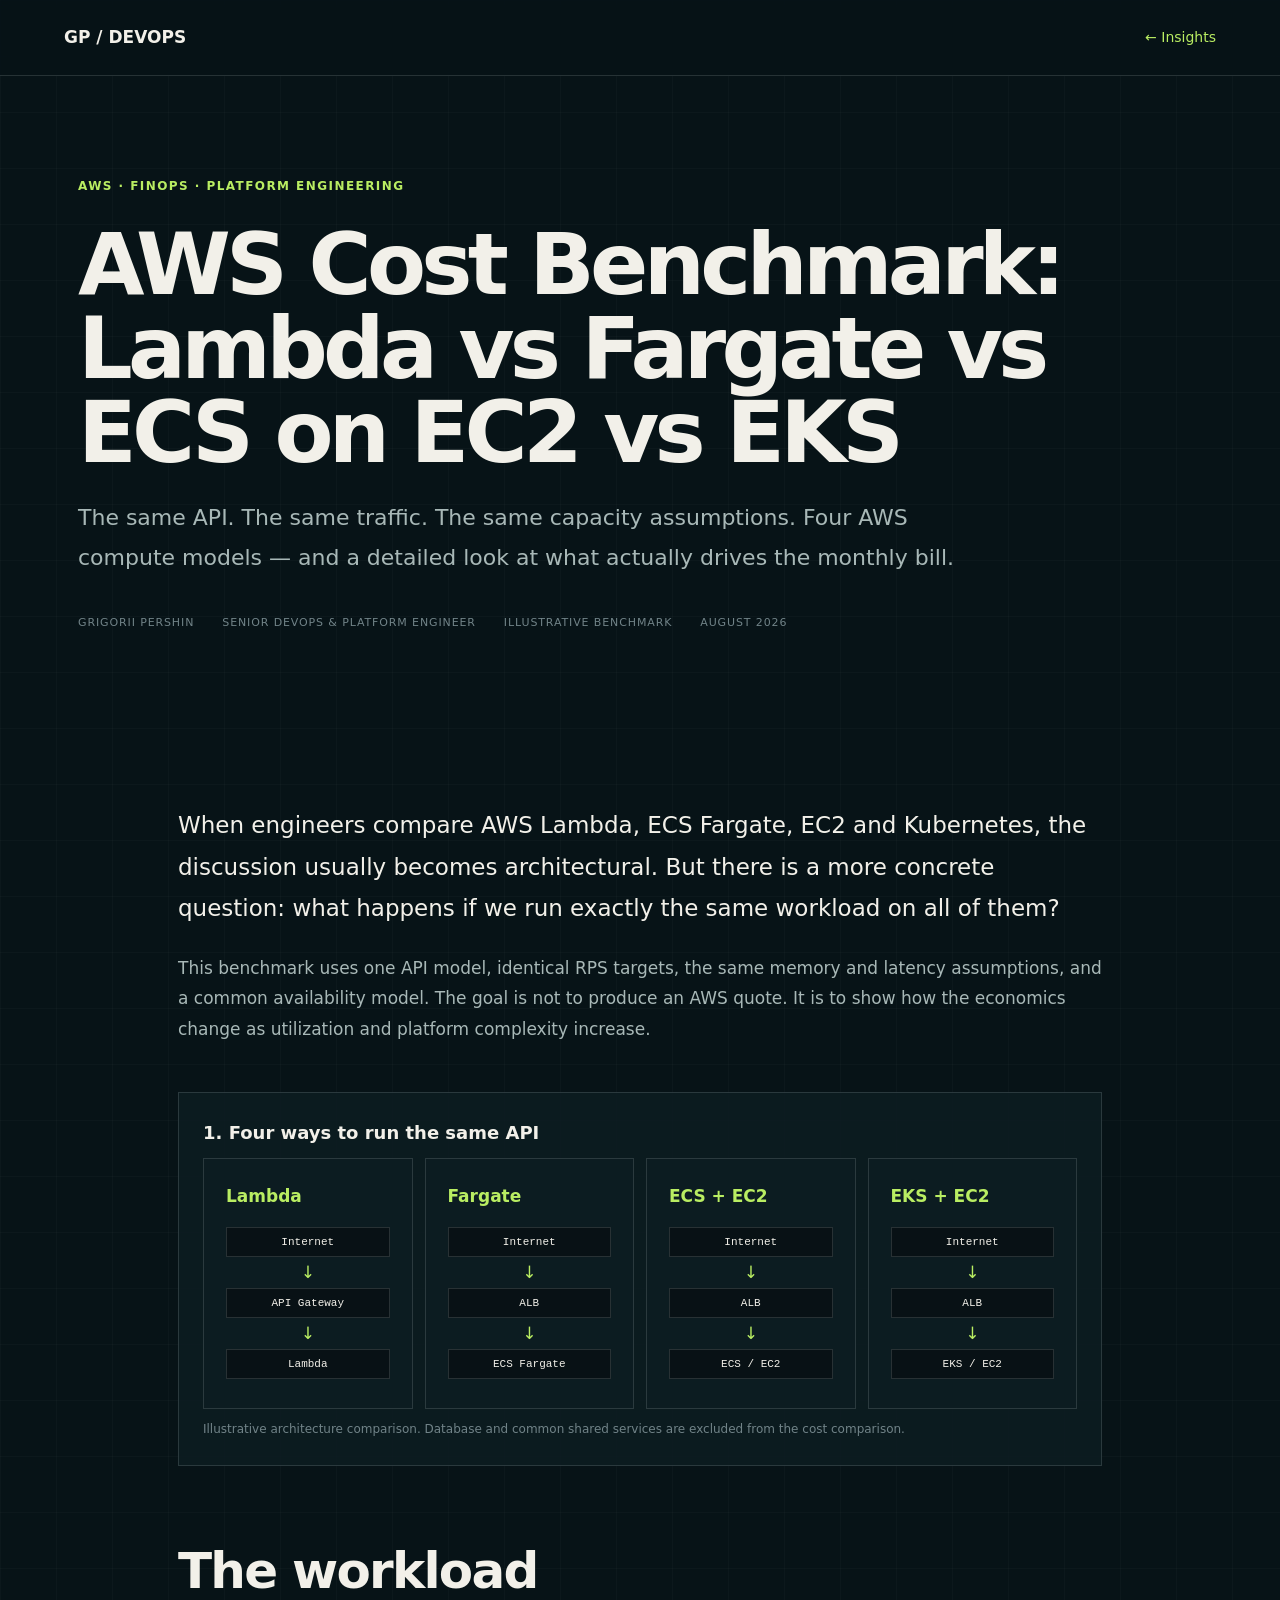
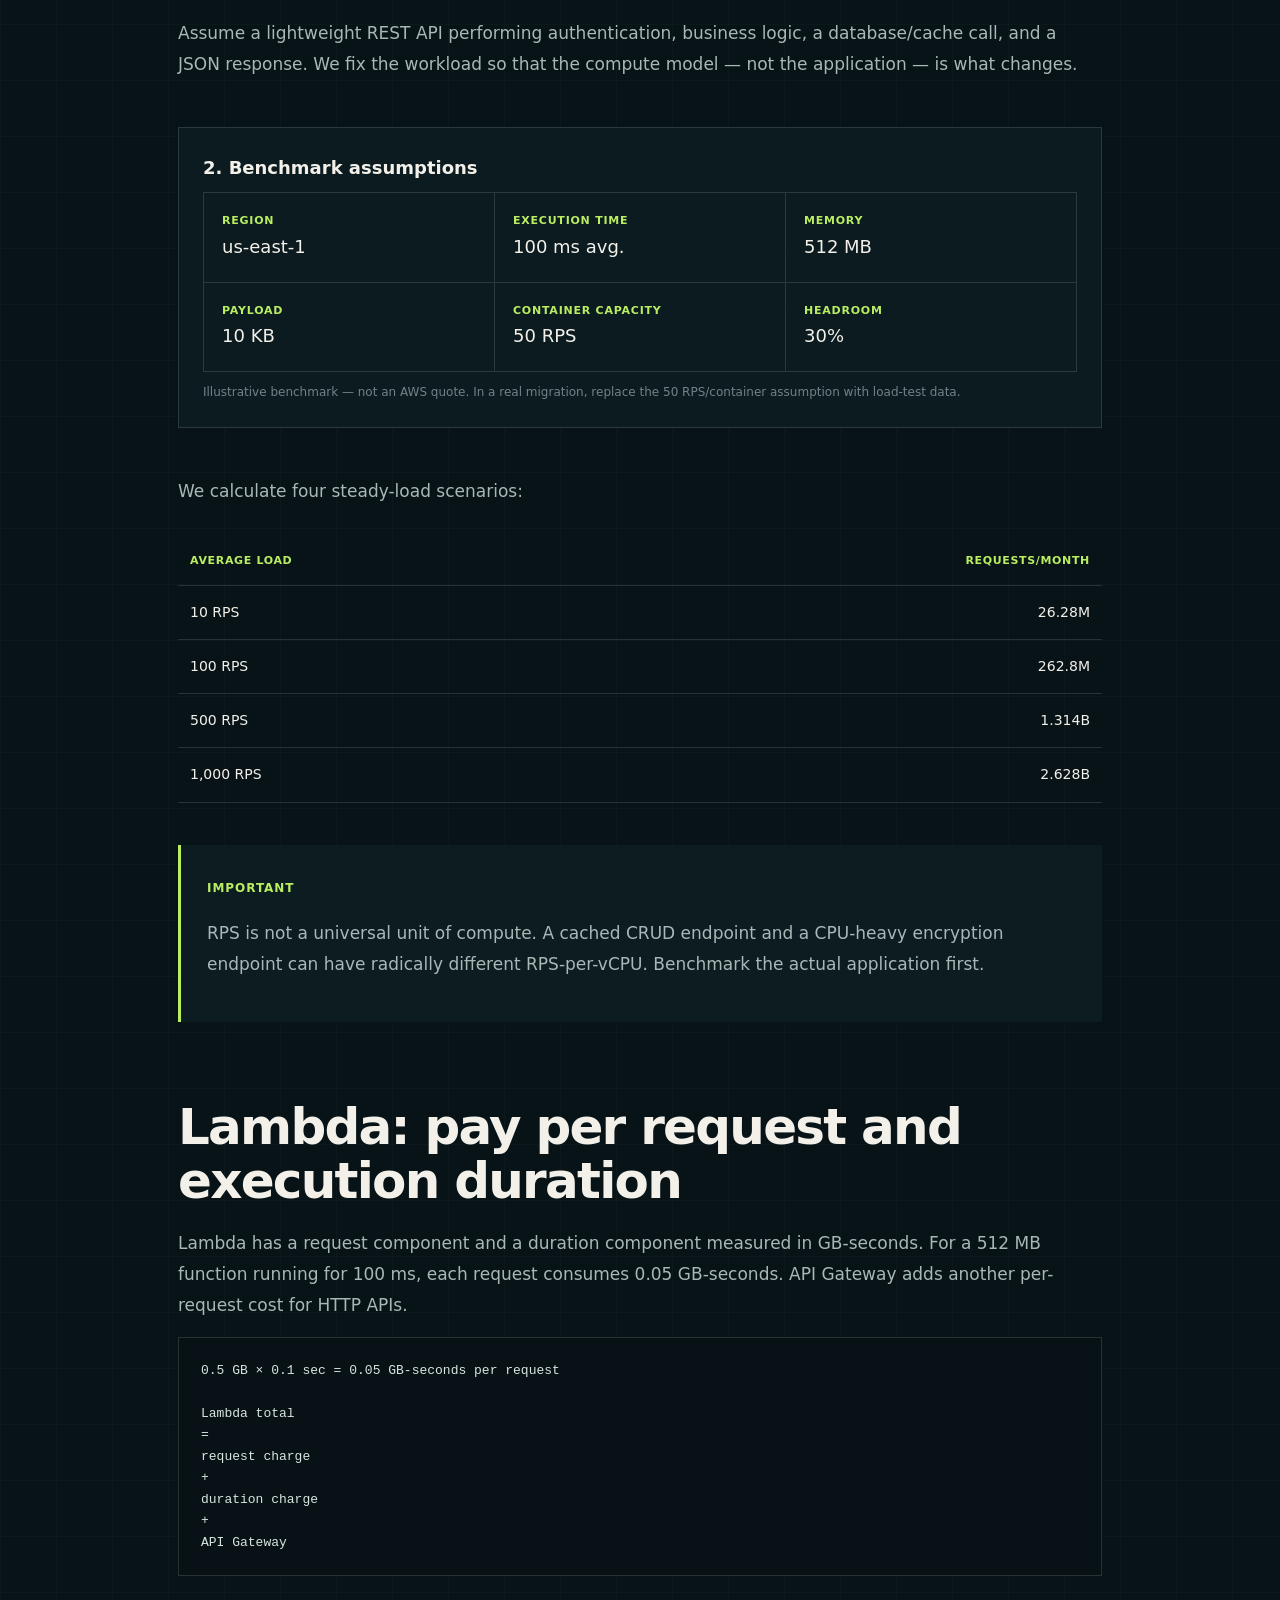
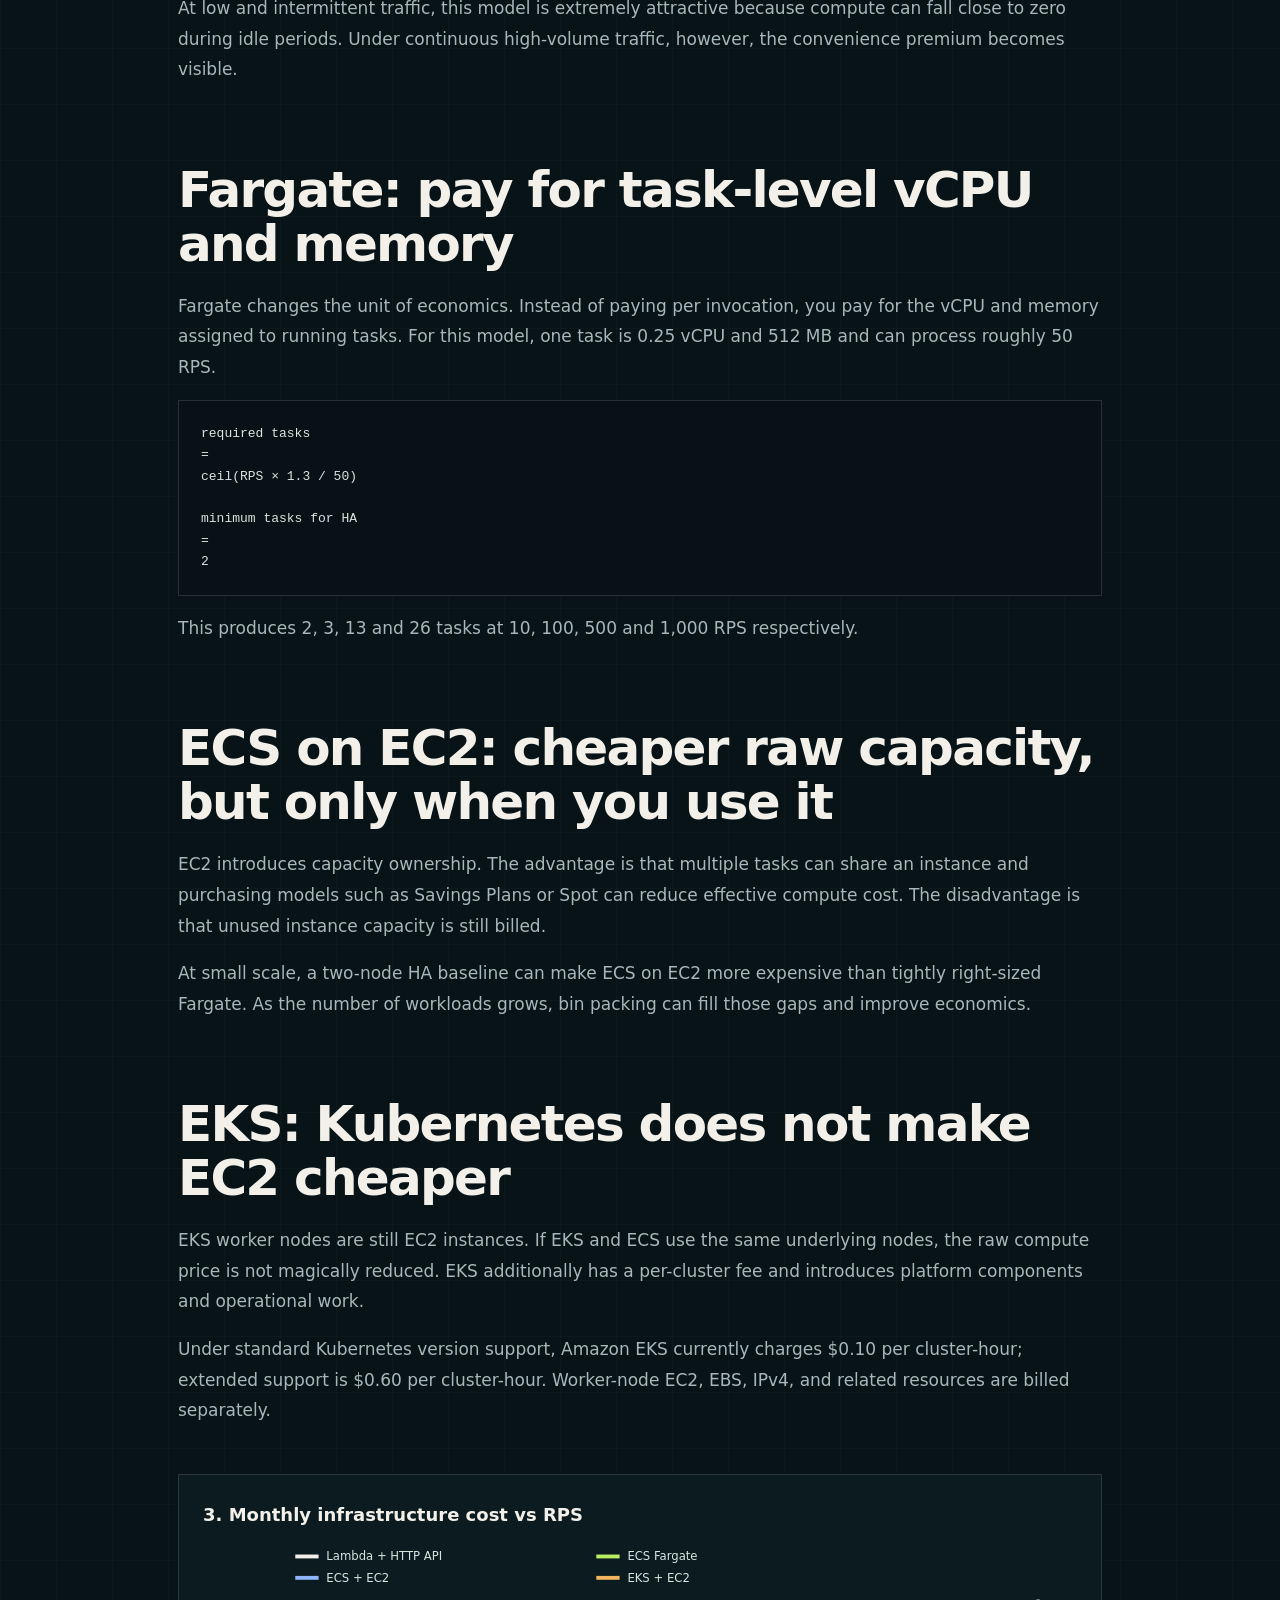
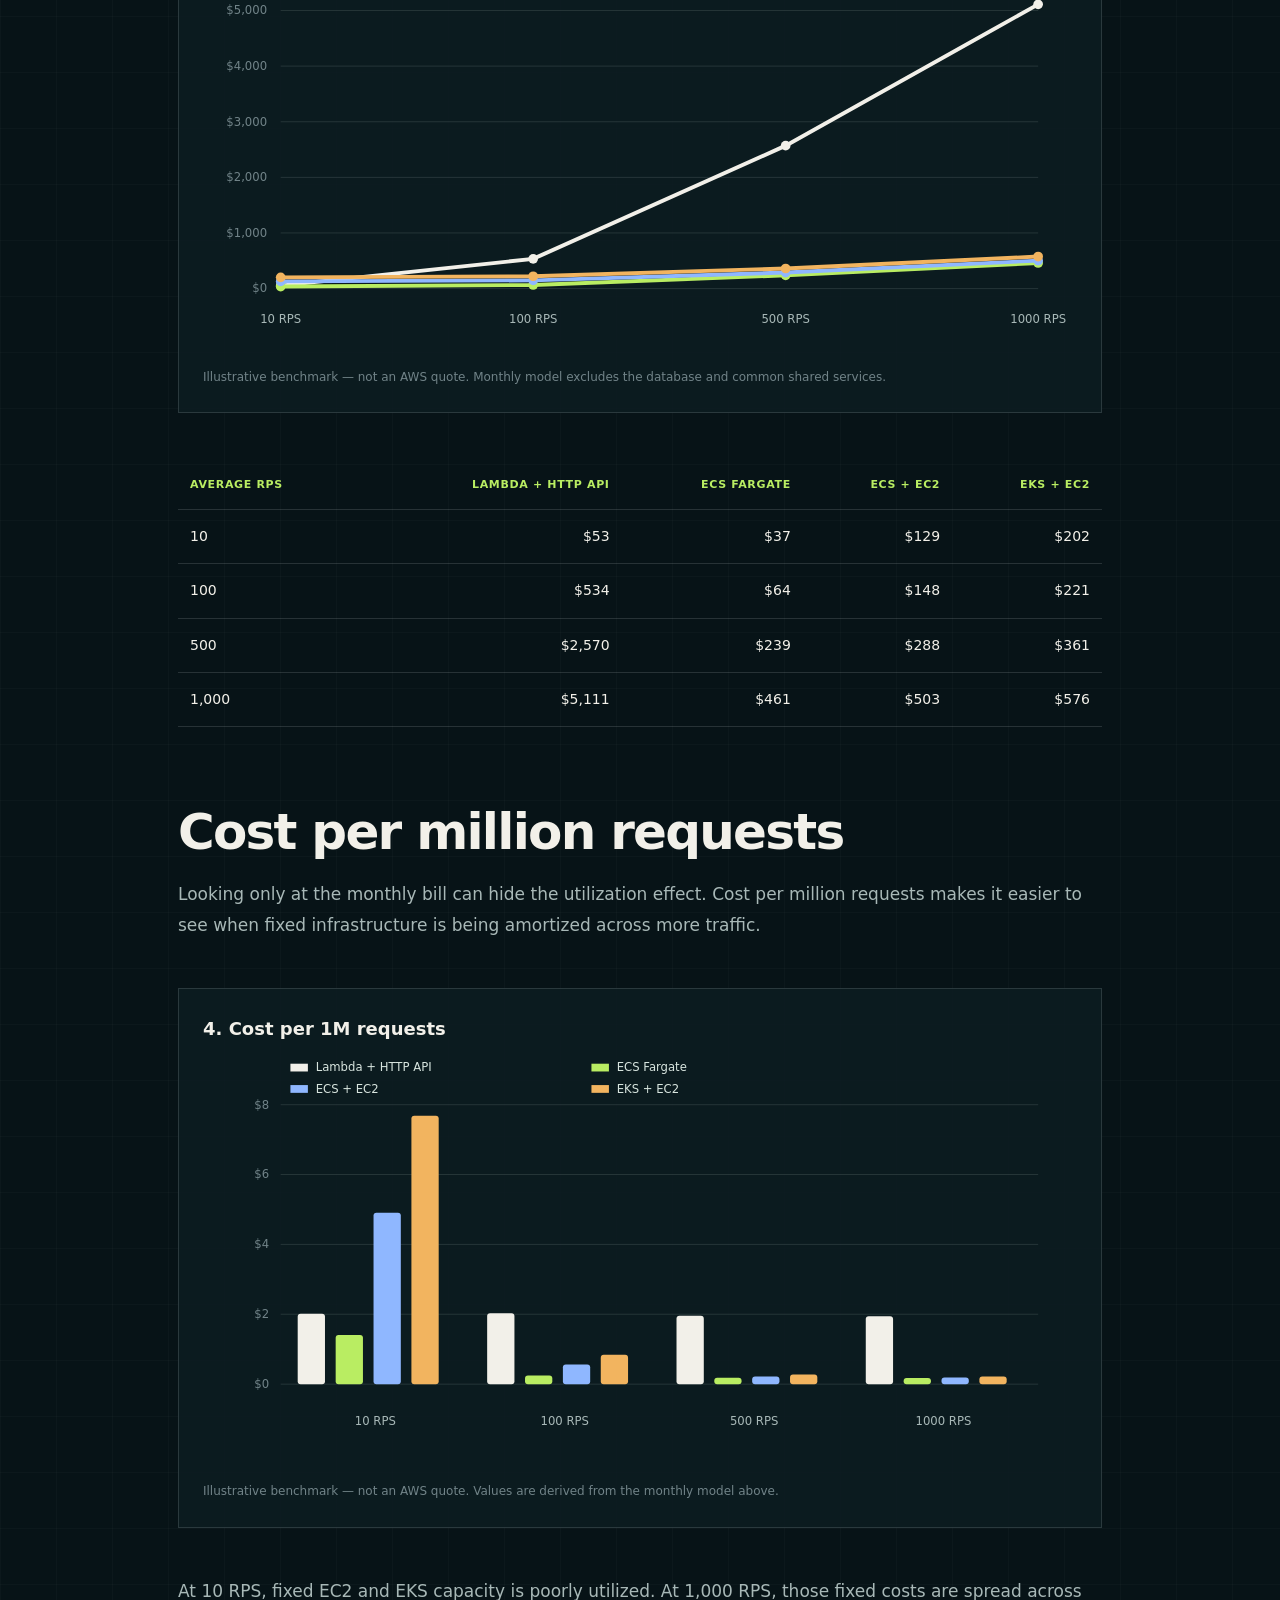
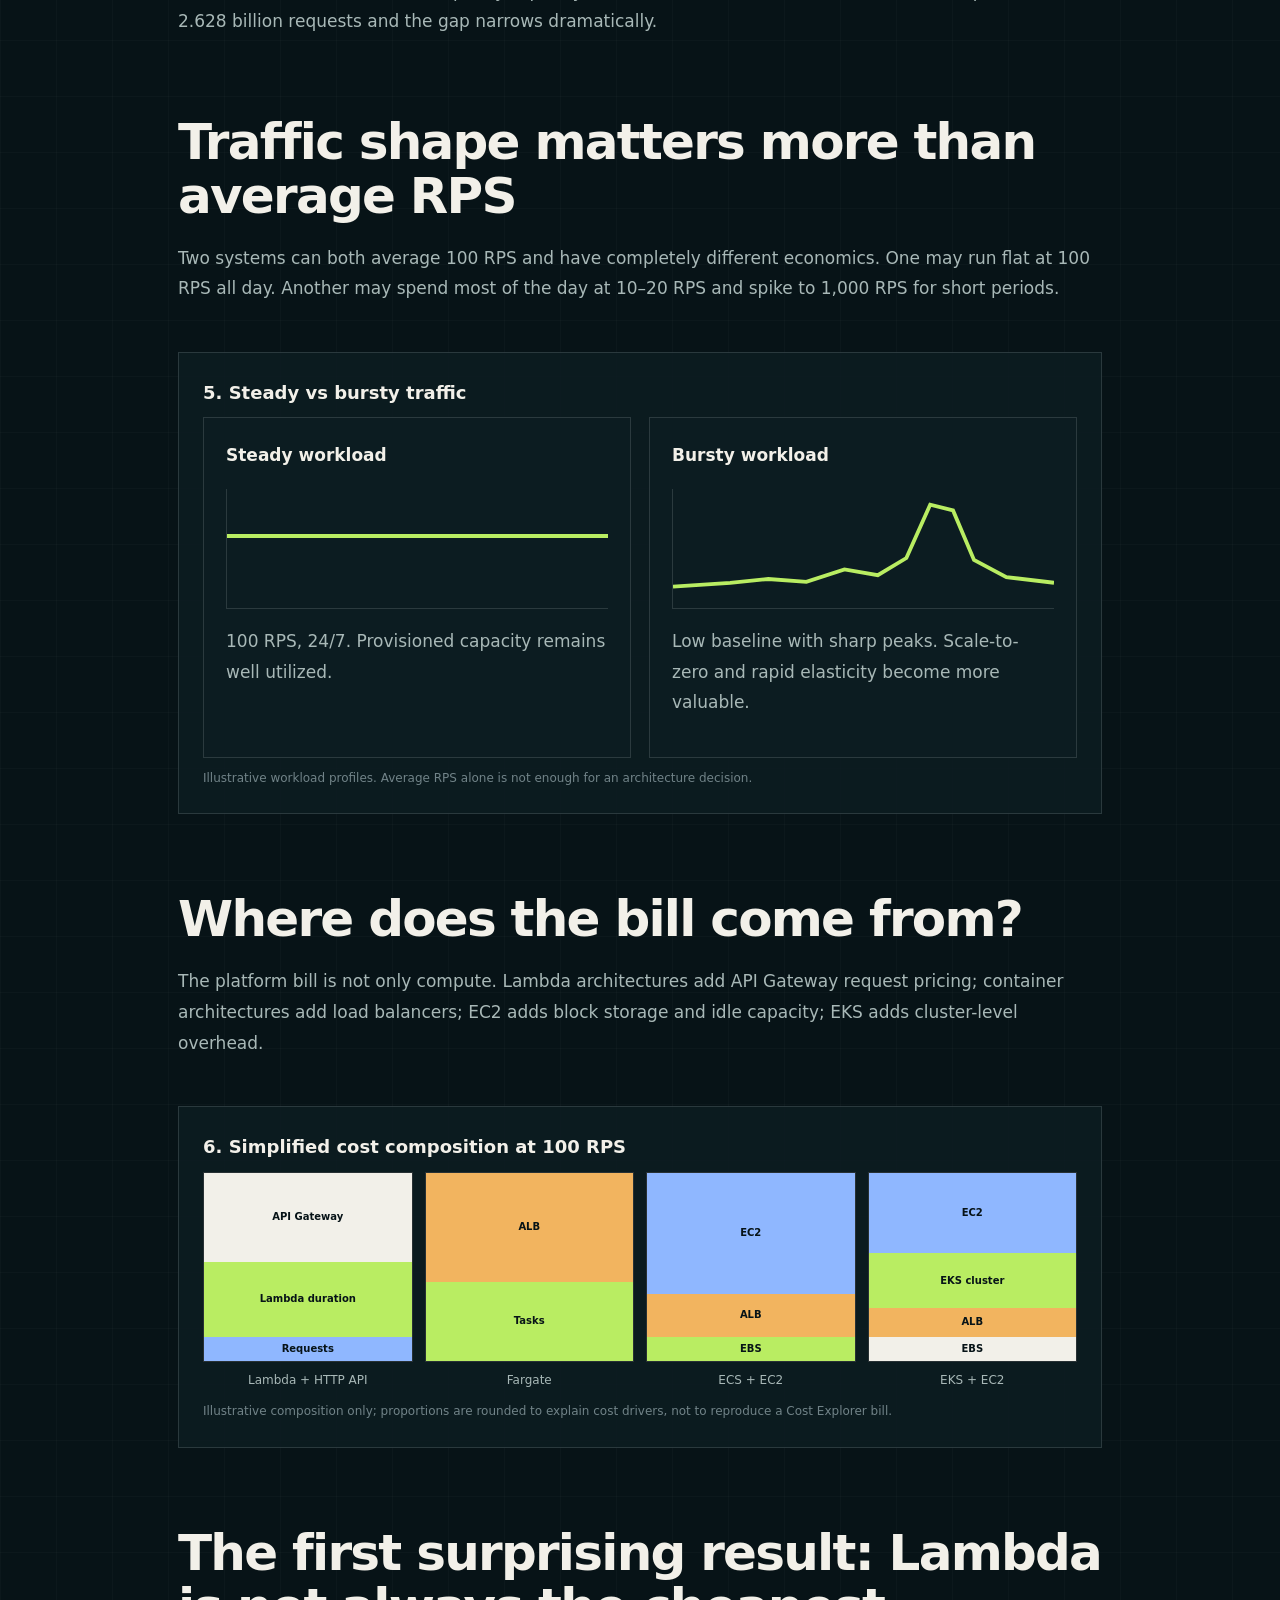
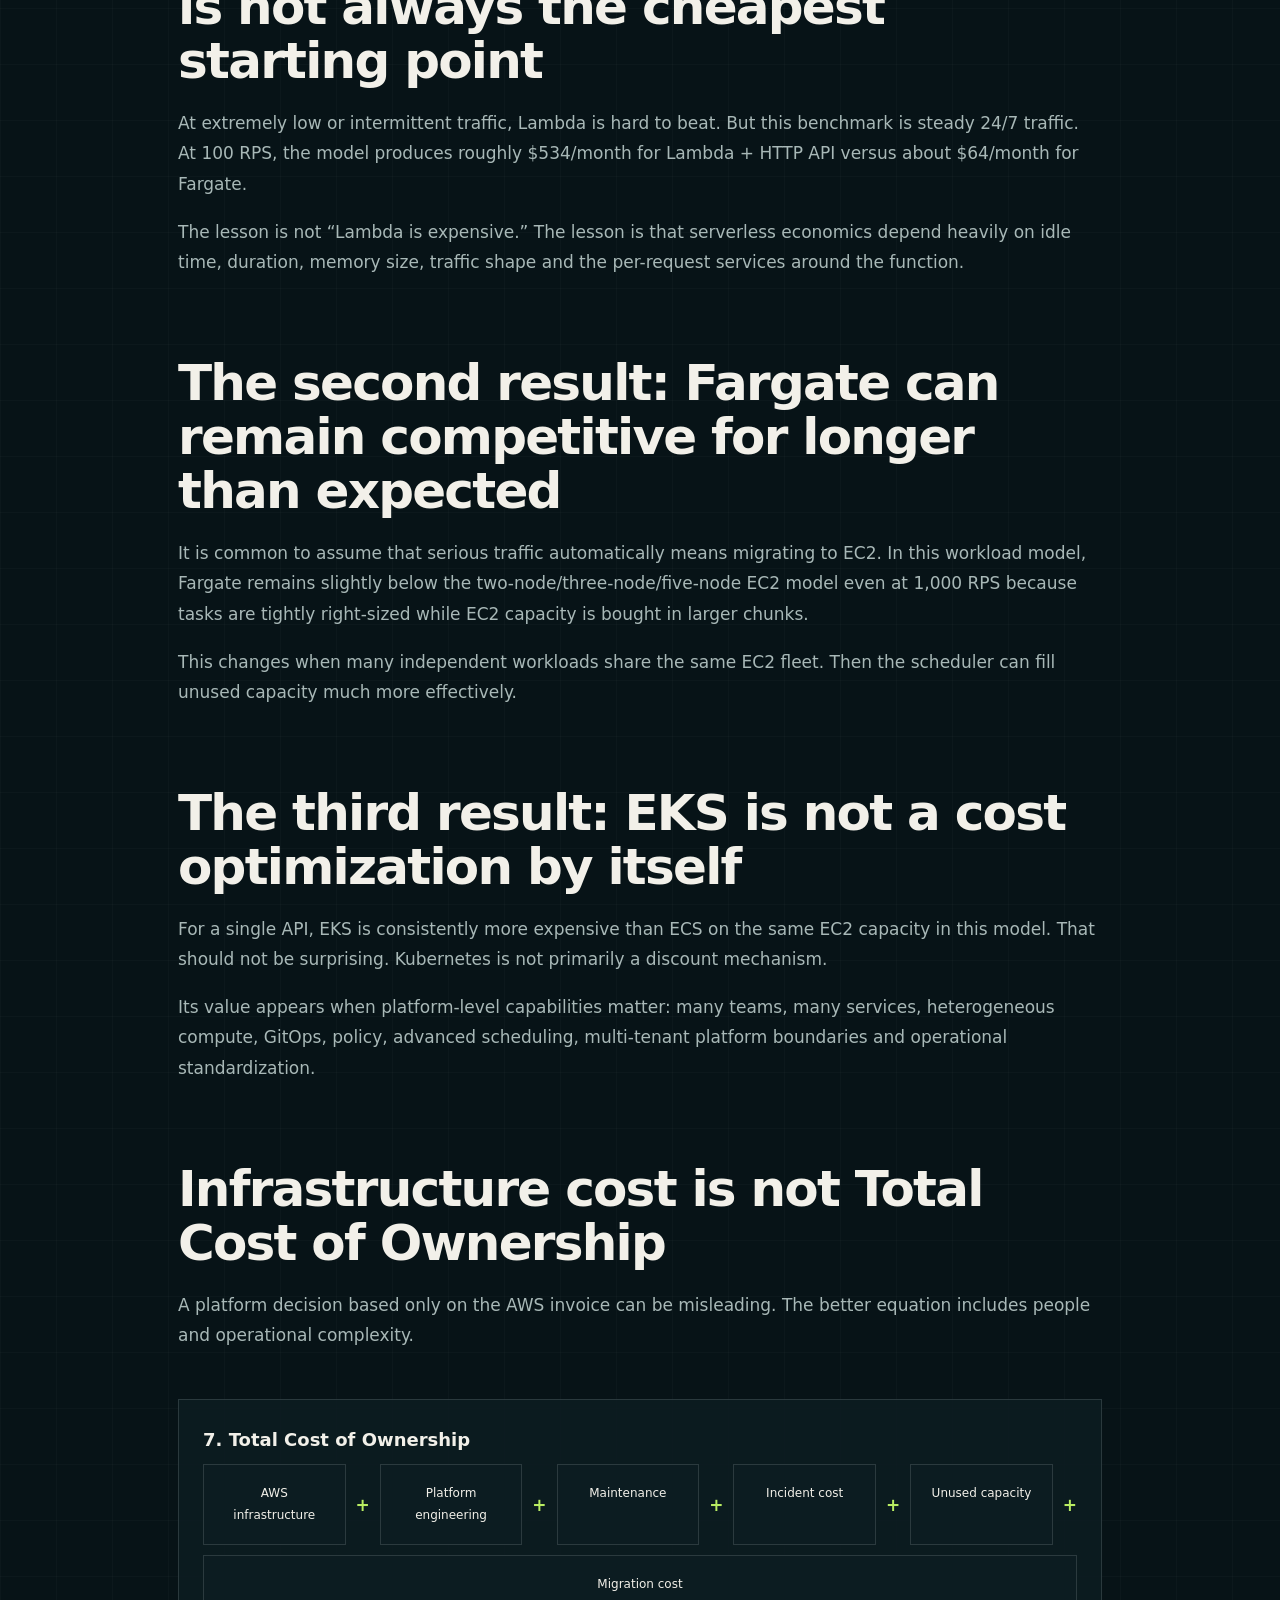
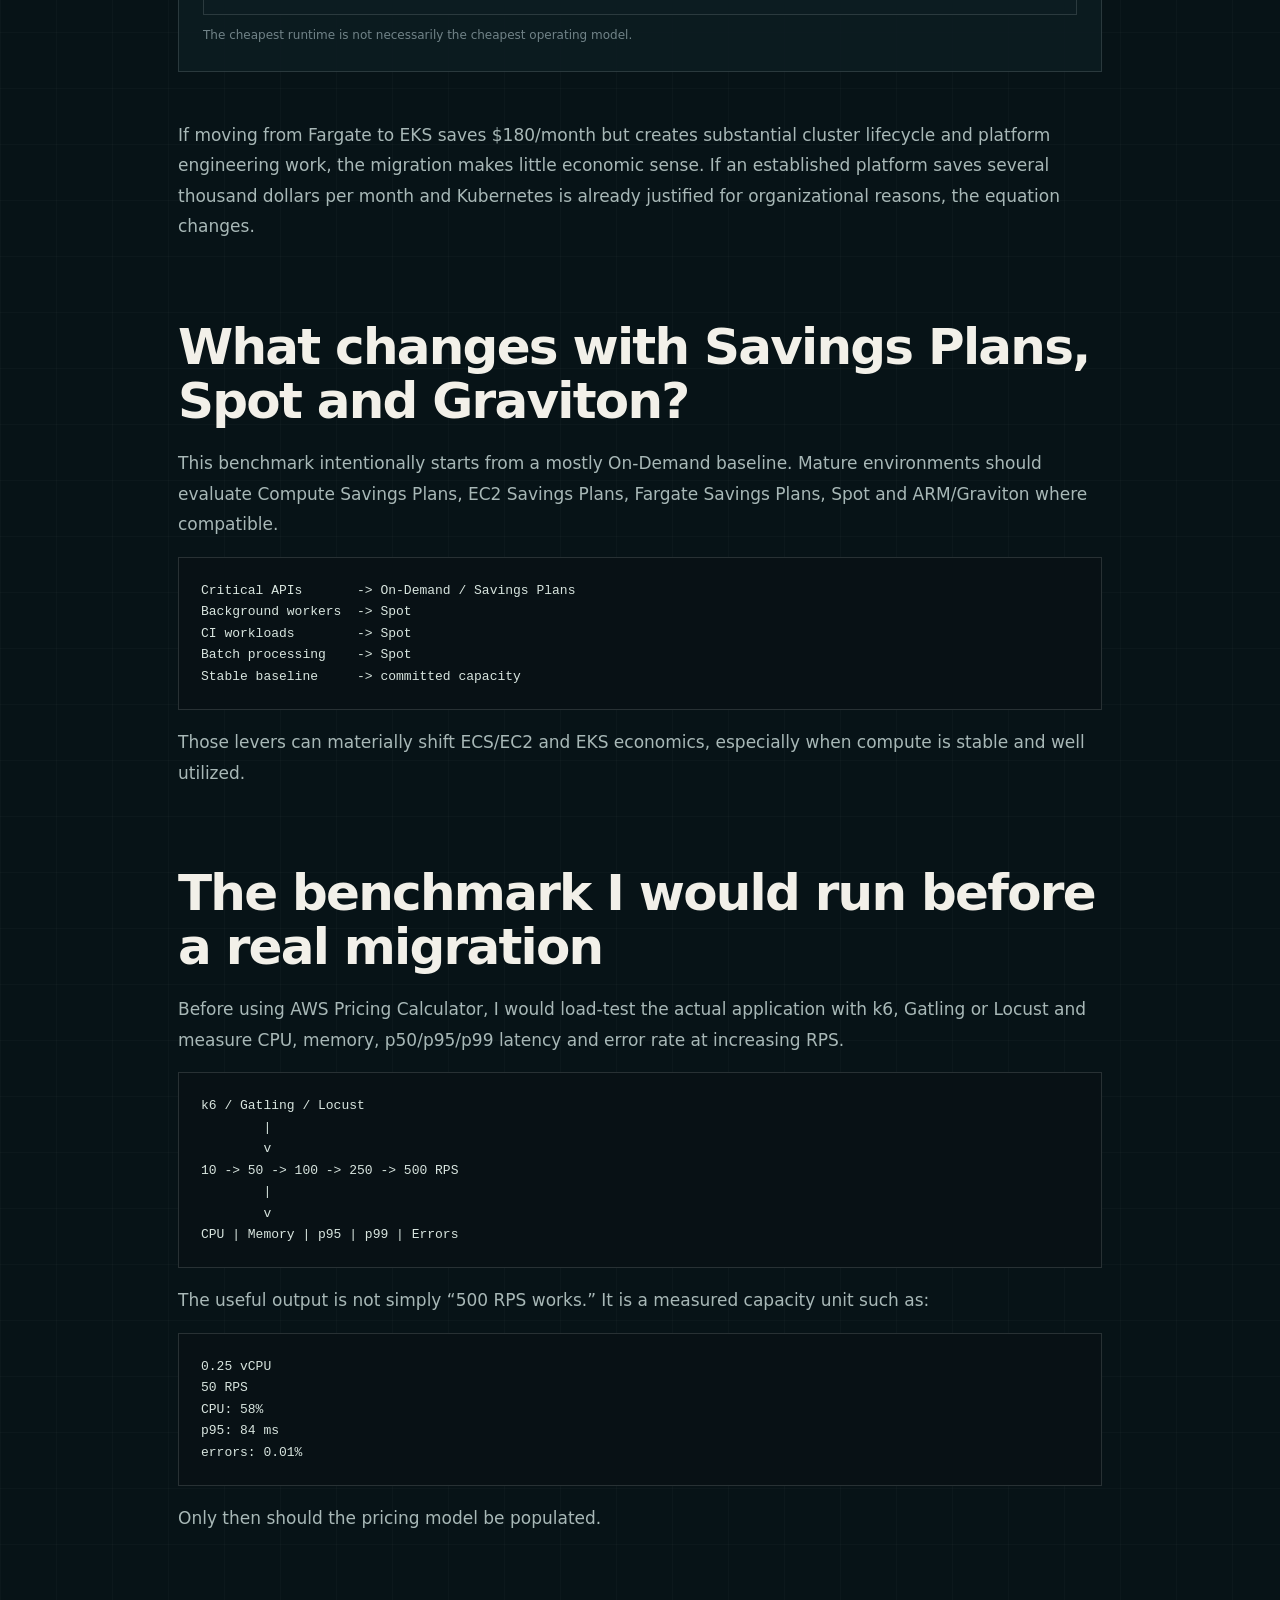
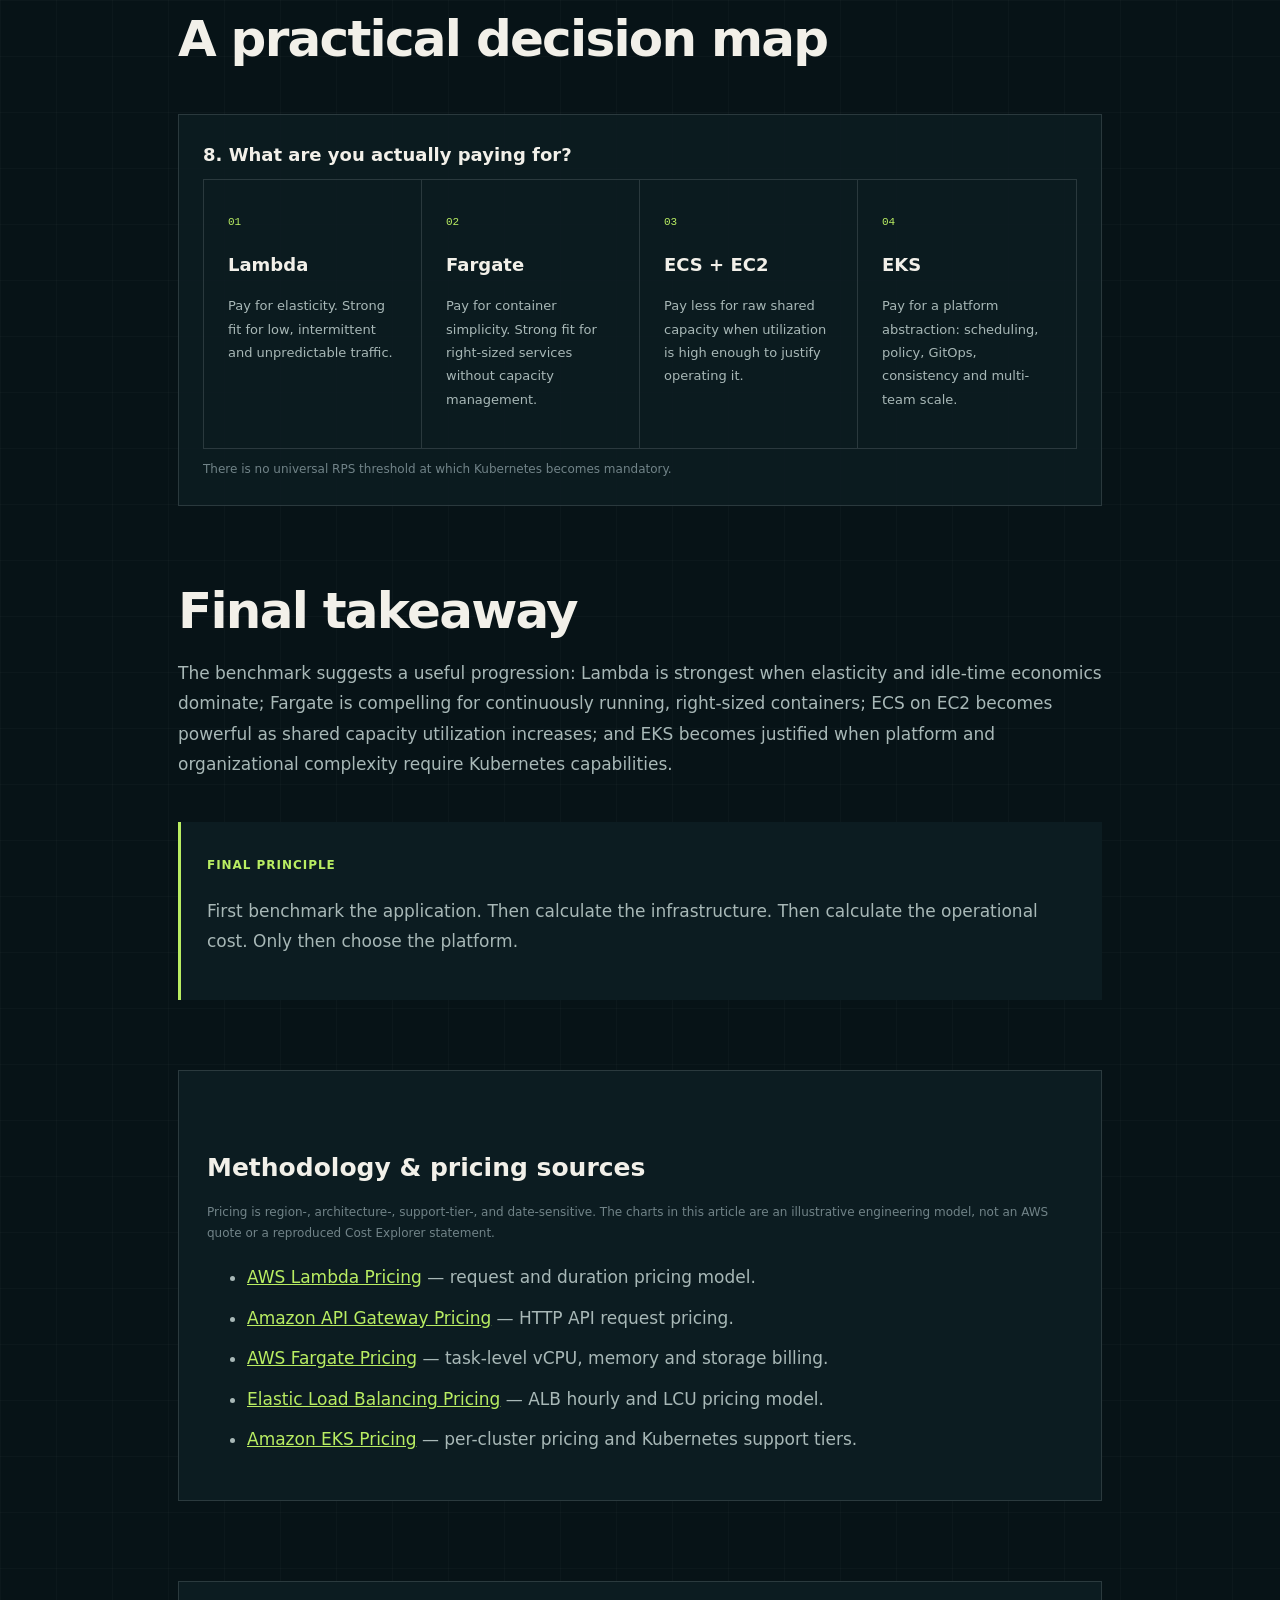
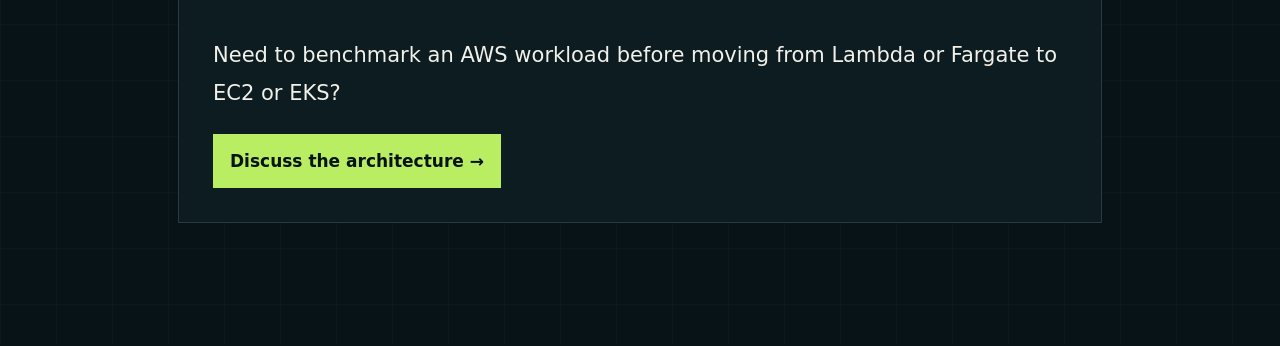
==== aws-cost-benchmark-lambda-fargate-ec2-eks.html @ a61e54e7 "Publish Kubernetes and AWS cost benchmark articles" ====
<!doctype html>
<html lang="en">
<head>
<meta charset="utf-8">
<meta name="viewport" content="width=device-width,initial-scale=1">
<title>AWS Cost Benchmark: Lambda vs Fargate vs ECS on EC2 vs EKS — Grigorii Pershin</title>
<meta name="description" content="A detailed AWS cost benchmark comparing Lambda, ECS Fargate, ECS on EC2, and EKS for the same API workload across 10, 100, 500, and 1,000 RPS.">
<meta name="author" content="Grigorii Pershin">
<meta name="robots" content="index,follow,max-image-preview:large,max-snippet:-1">
<link rel="canonical" href="https://vigregus.github.io/aws-cost-benchmark-lambda-fargate-ec2-eks.html">
<meta property="og:type" content="article">
<meta property="og:url" content="https://vigregus.github.io/aws-cost-benchmark-lambda-fargate-ec2-eks.html">
<meta property="og:title" content="AWS Cost Benchmark: Lambda vs Fargate vs ECS on EC2 vs EKS">
<meta property="og:description" content="The same API. The same RPS. Four AWS compute models. What actually costs less?">
<style>
:root{--bg:#071317;--panel:#0c1c21;--panel2:#10272c;--text:#f2f0e9;--muted:#a8b8b7;--line:rgba(231,242,238,.14);--acid:#b9ed62;--blue:#8fb7ff;--amber:#f2b45f;--max:980px}
*{box-sizing:border-box}
html{scroll-behavior:smooth}
body{margin:0;background:linear-gradient(rgba(255,255,255,.018) 1px,transparent 1px),linear-gradient(90deg,rgba(255,255,255,.018) 1px,transparent 1px),var(--bg);background-size:56px 56px;color:var(--text);font:17px/1.8 Inter,ui-sans-serif,system-ui,-apple-system,BlinkMacSystemFont,"Segoe UI",sans-serif}
a{color:inherit;text-decoration:none} nav{height:76px;padding:0 5vw;display:flex;align-items:center;justify-content:space-between;border-bottom:1px solid var(--line);background:rgba(7,19,23,.92);position:sticky;top:0;z-index:5;backdrop-filter:blur(14px)} .brand{font-weight:800} .back{color:var(--acid);font-size:14px}
.hero{max-width:1180px;margin:auto;padding:100px 28px 80px} .eyebrow{color:var(--acid);font-size:12px;font-weight:800;letter-spacing:.12em;text-transform:uppercase} .hero h1{font-size:clamp(46px,7vw,86px);line-height:.98;letter-spacing:-.055em;margin:24px 0} .deck{max-width:900px;color:var(--muted);font-size:22px} .meta{display:flex;gap:16px 28px;flex-wrap:wrap;margin-top:35px;color:#718388;font-size:11px;text-transform:uppercase;letter-spacing:.08em}
.content{max-width:var(--max);margin:auto;padding:70px 28px 120px} .lead{font-size:23px;color:var(--text)} h2{font-size:clamp(32px,4vw,50px);line-height:1.08;letter-spacing:-.035em;margin:78px 0 20px} h3{font-size:25px;margin:46px 0 10px} p,li{color:var(--muted)} li{margin:10px 0}
.callout{margin:42px 0;padding:26px;border-left:3px solid var(--acid);background:var(--panel)} .callout strong{color:var(--acid);font-size:12px;text-transform:uppercase;letter-spacing:.08em}
.figure{margin:48px 0;padding:24px;border:1px solid var(--line);background:rgba(12,28,33,.86)} .figure h3{margin:0 0 8px;font-size:18px} .figure .caption{font-size:12px;color:#718388;margin:10px 0 0} svg{width:100%;height:auto;display:block}
.grid4{display:grid;grid-template-columns:repeat(4,1fr);gap:12px} .arch{min-height:190px;padding:22px;border:1px solid var(--line);background:var(--panel)} .arch b{display:block;color:var(--acid);margin-bottom:16px} .node{padding:8px 10px;margin:7px 0;border:1px solid var(--line);font:11px ui-monospace,SFMono-Regular,Menlo,monospace;text-align:center;background:#081115} .arrow{text-align:center;color:var(--acid);line-height:1}
.assumptions{display:grid;grid-template-columns:repeat(3,1fr);border-top:1px solid var(--line);border-left:1px solid var(--line)} .assumptions div{padding:18px;border-right:1px solid var(--line);border-bottom:1px solid var(--line)} .assumptions strong{display:block;color:var(--acid);font-size:11px;text-transform:uppercase;letter-spacing:.07em} .assumptions span{font-size:18px}
table{width:100%;border-collapse:collapse;margin:30px 0;font-size:14px} th,td{padding:14px 12px;border-bottom:1px solid var(--line);text-align:right} th:first-child,td:first-child{text-align:left} th{color:var(--acid);font-size:11px;text-transform:uppercase;letter-spacing:.06em}
pre{overflow:auto;padding:22px;border:1px solid var(--line);background:#081115;color:#d8e5df;font:13px/1.65 ui-monospace,SFMono-Regular,Menlo,monospace}
.traffic{display:grid;grid-template-columns:1fr 1fr;gap:18px} .traffic-card{padding:22px;border:1px solid var(--line);background:var(--panel)} .spark{height:120px;position:relative;border-left:1px solid var(--line);border-bottom:1px solid var(--line);margin-top:18px} .steady{position:absolute;left:0;right:0;top:45px;border-top:4px solid var(--acid)} .bursty{position:absolute;left:0;right:0;top:0;height:100%} .bursty svg{height:100%}
.composition{display:grid;grid-template-columns:repeat(4,1fr);gap:12px} .stackbar{height:190px;display:flex;flex-direction:column;justify-content:flex-end;border:1px solid var(--line);background:#081115} .seg{display:grid;place-items:center;font-size:10px;color:#071317;font-weight:800;min-height:24px} .lab{text-align:center;font-size:12px;color:var(--muted);margin-top:8px}
.tco{display:flex;align-items:stretch;gap:10px;flex-wrap:wrap} .tco span{flex:1;min-width:120px;padding:18px;border:1px solid var(--line);background:var(--panel);text-align:center;font-size:12px} .tco b{align-self:center;color:var(--acid)} .decision{display:grid;grid-template-columns:repeat(4,1fr);gap:0;border:1px solid var(--line)} .step{padding:24px;border-right:1px solid var(--line);min-height:200px} .step:last-child{border-right:0} .step .num{color:var(--acid);font:11px ui-monospace,monospace} .step h4{margin:14px 0 8px;font-size:18px} .step p{font-size:13px}
.sources{margin-top:70px;padding:28px;border:1px solid var(--line);background:var(--panel)} .sources a{color:var(--acid);text-decoration:underline} .note{font-size:12px;color:#718388}
.cta{margin-top:80px;padding:34px;border:1px solid var(--line);background:var(--panel)} .cta p{font-size:21px;color:var(--text)} .btn{display:inline-block;padding:12px 17px;background:var(--acid);color:var(--bg);font-weight:800}
@media(max-width:800px){.grid4,.composition,.decision{grid-template-columns:1fr 1fr}.assumptions{grid-template-columns:1fr 1fr}.traffic{grid-template-columns:1fr}}
@media(max-width:520px){.grid4,.composition,.decision,.assumptions{grid-template-columns:1fr}.step{border-right:0;border-bottom:1px solid var(--line)}}
</style>
</head>
<body>
<nav><a class="brand" href="index.html">GP / DEVOPS</a><a class="back" href="index.html#insights">← Insights</a></nav>
<header class="hero">
<div class="eyebrow">AWS · FinOps · Platform engineering</div>
<h1>AWS Cost Benchmark: Lambda vs Fargate vs ECS on EC2 vs EKS</h1>
<p class="deck">The same API. The same traffic. The same capacity assumptions. Four AWS compute models — and a detailed look at what actually drives the monthly bill.</p>
<div class="meta"><span>Grigorii Pershin</span><span>Senior DevOps &amp; Platform Engineer</span><span>Illustrative benchmark</span><span>August 2026</span></div>
</header>

<main class="content">
<p class="lead">When engineers compare AWS Lambda, ECS Fargate, EC2 and Kubernetes, the discussion usually becomes architectural. But there is a more concrete question: what happens if we run exactly the same workload on all of them?</p>
<p>This benchmark uses one API model, identical RPS targets, the same memory and latency assumptions, and a common availability model. The goal is not to produce an AWS quote. It is to show how the economics change as utilization and platform complexity increase.</p>

<div class="figure">
<h3>1. Four ways to run the same API</h3>
<div class="grid4">
<div class="arch"><b>Lambda</b><div class="node">Internet</div><div class="arrow">↓</div><div class="node">API Gateway</div><div class="arrow">↓</div><div class="node">Lambda</div></div>
<div class="arch"><b>Fargate</b><div class="node">Internet</div><div class="arrow">↓</div><div class="node">ALB</div><div class="arrow">↓</div><div class="node">ECS Fargate</div></div>
<div class="arch"><b>ECS + EC2</b><div class="node">Internet</div><div class="arrow">↓</div><div class="node">ALB</div><div class="arrow">↓</div><div class="node">ECS / EC2</div></div>
<div class="arch"><b>EKS + EC2</b><div class="node">Internet</div><div class="arrow">↓</div><div class="node">ALB</div><div class="arrow">↓</div><div class="node">EKS / EC2</div></div>
</div>
<p class="caption">Illustrative architecture comparison. Database and common shared services are excluded from the cost comparison.</p>
</div>

<h2>The workload</h2>
<p>Assume a lightweight REST API performing authentication, business logic, a database/cache call, and a JSON response. We fix the workload so that the compute model — not the application — is what changes.</p>

<div class="figure">
<h3>2. Benchmark assumptions</h3>
<div class="assumptions">
<div><strong>Region</strong><span>us-east-1</span></div>
<div><strong>Execution time</strong><span>100 ms avg.</span></div>
<div><strong>Memory</strong><span>512 MB</span></div>
<div><strong>Payload</strong><span>10 KB</span></div>
<div><strong>Container capacity</strong><span>50 RPS</span></div>
<div><strong>Headroom</strong><span>30%</span></div>
</div>
<p class="caption">Illustrative benchmark — not an AWS quote. In a real migration, replace the 50 RPS/container assumption with load-test data.</p>
</div>

<p>We calculate four steady-load scenarios:</p>
<table><thead><tr><th>Average load</th><th>Requests/month</th></tr></thead><tbody>
<tr><td>10 RPS</td><td>26.28M</td></tr>
<tr><td>100 RPS</td><td>262.8M</td></tr>
<tr><td>500 RPS</td><td>1.314B</td></tr>
<tr><td>1,000 RPS</td><td>2.628B</td></tr>
</tbody></table>

<aside class="callout"><strong>Important</strong><p>RPS is not a universal unit of compute. A cached CRUD endpoint and a CPU-heavy encryption endpoint can have radically different RPS-per-vCPU. Benchmark the actual application first.</p></aside>

<h2>Lambda: pay per request and execution duration</h2>
<p>Lambda has a request component and a duration component measured in GB-seconds. For a 512 MB function running for 100 ms, each request consumes 0.05 GB-seconds. API Gateway adds another per-request cost for HTTP APIs.</p>
<pre>0.5 GB × 0.1 sec = 0.05 GB-seconds per request

Lambda total
=
request charge
+
duration charge
+
API Gateway</pre>
<p>At low and intermittent traffic, this model is extremely attractive because compute can fall close to zero during idle periods. Under continuous high-volume traffic, however, the convenience premium becomes visible.</p>

<h2>Fargate: pay for task-level vCPU and memory</h2>
<p>Fargate changes the unit of economics. Instead of paying per invocation, you pay for the vCPU and memory assigned to running tasks. For this model, one task is 0.25 vCPU and 512 MB and can process roughly 50 RPS.</p>
<pre>required tasks
=
ceil(RPS × 1.3 / 50)

minimum tasks for HA
=
2</pre>
<p>This produces 2, 3, 13 and 26 tasks at 10, 100, 500 and 1,000 RPS respectively.</p>

<h2>ECS on EC2: cheaper raw capacity, but only when you use it</h2>
<p>EC2 introduces capacity ownership. The advantage is that multiple tasks can share an instance and purchasing models such as Savings Plans or Spot can reduce effective compute cost. The disadvantage is that unused instance capacity is still billed.</p>
<p>At small scale, a two-node HA baseline can make ECS on EC2 more expensive than tightly right-sized Fargate. As the number of workloads grows, bin packing can fill those gaps and improve economics.</p>

<h2>EKS: Kubernetes does not make EC2 cheaper</h2>
<p>EKS worker nodes are still EC2 instances. If EKS and ECS use the same underlying nodes, the raw compute price is not magically reduced. EKS additionally has a per-cluster fee and introduces platform components and operational work.</p>
<p>Under standard Kubernetes version support, Amazon EKS currently charges $0.10 per cluster-hour; extended support is $0.60 per cluster-hour. Worker-node EC2, EBS, IPv4, and related resources are billed separately.</p>

<div class="figure">
<h3>3. Monthly infrastructure cost vs RPS</h3>
<svg viewBox="0 0 900 430" role="img" aria-label="Monthly infrastructure cost by RPS"><line x1="80" y1="360.0" x2="860" y2="360.0" stroke="rgba(231,242,238,.12)" stroke-width="1"/><text x="66" y="364.0" text-anchor="end" fill="#718388" font-size="12">$0</text><line x1="80" y1="302.7" x2="860" y2="302.7" stroke="rgba(231,242,238,.12)" stroke-width="1"/><text x="66" y="306.7" text-anchor="end" fill="#718388" font-size="12">$1,000</text><line x1="80" y1="245.5" x2="860" y2="245.5" stroke="rgba(231,242,238,.12)" stroke-width="1"/><text x="66" y="249.5" text-anchor="end" fill="#718388" font-size="12">$2,000</text><line x1="80" y1="188.2" x2="860" y2="188.2" stroke="rgba(231,242,238,.12)" stroke-width="1"/><text x="66" y="192.2" text-anchor="end" fill="#718388" font-size="12">$3,000</text><line x1="80" y1="130.9" x2="860" y2="130.9" stroke="rgba(231,242,238,.12)" stroke-width="1"/><text x="66" y="134.9" text-anchor="end" fill="#718388" font-size="12">$4,000</text><line x1="80" y1="73.6" x2="860" y2="73.6" stroke="rgba(231,242,238,.12)" stroke-width="1"/><text x="66" y="77.6" text-anchor="end" fill="#718388" font-size="12">$5,000</text><text x="80.0" y="395" text-anchor="middle" fill="#a8b8b7" font-size="12">10 RPS</text><text x="340.0" y="395" text-anchor="middle" fill="#a8b8b7" font-size="12">100 RPS</text><text x="600.0" y="395" text-anchor="middle" fill="#a8b8b7" font-size="12">500 RPS</text><text x="860.0" y="395" text-anchor="middle" fill="#a8b8b7" font-size="12">1000 RPS</text><polyline points="80.0,357.0 340.0,329.4 600.0,212.8 860.0,67.3" fill="none" stroke="#f2f0e9" stroke-width="4"/><circle cx="80.0" cy="357.0" r="5" fill="#f2f0e9"/><circle cx="340.0" cy="329.4" r="5" fill="#f2f0e9"/><circle cx="600.0" cy="212.8" r="5" fill="#f2f0e9"/><circle cx="860.0" cy="67.3" r="5" fill="#f2f0e9"/><polyline points="80.0,357.9 340.0,356.3 600.0,346.3 860.0,333.6" fill="none" stroke="#b9ed62" stroke-width="4"/><circle cx="80.0" cy="357.9" r="5" fill="#b9ed62"/><circle cx="340.0" cy="356.3" r="5" fill="#b9ed62"/><circle cx="600.0" cy="346.3" r="5" fill="#b9ed62"/><circle cx="860.0" cy="333.6" r="5" fill="#b9ed62"/><polyline points="80.0,352.6 340.0,351.5 600.0,343.5 860.0,331.2" fill="none" stroke="#8fb7ff" stroke-width="4"/><circle cx="80.0" cy="352.6" r="5" fill="#8fb7ff"/><circle cx="340.0" cy="351.5" r="5" fill="#8fb7ff"/><circle cx="600.0" cy="343.5" r="5" fill="#8fb7ff"/><circle cx="860.0" cy="331.2" r="5" fill="#8fb7ff"/><polyline points="80.0,348.4 340.0,347.3 600.0,339.3 860.0,327.0" fill="none" stroke="#f2b45f" stroke-width="4"/><circle cx="80.0" cy="348.4" r="5" fill="#f2b45f"/><circle cx="340.0" cy="347.3" r="5" fill="#f2b45f"/><circle cx="600.0" cy="339.3" r="5" fill="#f2b45f"/><circle cx="860.0" cy="327.0" r="5" fill="#f2b45f"/><line x1="95" y1="18" x2="119" y2="18" stroke="#f2f0e9" stroke-width="4"/><text x="127" y="22" fill="#d8e5df" font-size="12">Lambda + HTTP API</text><line x1="405" y1="18" x2="429" y2="18" stroke="#b9ed62" stroke-width="4"/><text x="437" y="22" fill="#d8e5df" font-size="12">ECS Fargate</text><line x1="95" y1="40" x2="119" y2="40" stroke="#8fb7ff" stroke-width="4"/><text x="127" y="44" fill="#d8e5df" font-size="12">ECS + EC2</text><line x1="405" y1="40" x2="429" y2="40" stroke="#f2b45f" stroke-width="4"/><text x="437" y="44" fill="#d8e5df" font-size="12">EKS + EC2</text></svg>
<p class="caption">Illustrative benchmark — not an AWS quote. Monthly model excludes the database and common shared services.</p>
</div>

<table>
<thead><tr><th>Average RPS</th><th>Lambda + HTTP API</th><th>ECS Fargate</th><th>ECS + EC2</th><th>EKS + EC2</th></tr></thead>
<tbody>
<tr><td>10</td><td>$53</td><td>$37</td><td>$129</td><td>$202</td></tr>
<tr><td>100</td><td>$534</td><td>$64</td><td>$148</td><td>$221</td></tr>
<tr><td>500</td><td>$2,570</td><td>$239</td><td>$288</td><td>$361</td></tr>
<tr><td>1,000</td><td>$5,111</td><td>$461</td><td>$503</td><td>$576</td></tr>
</tbody>
</table>

<h2>Cost per million requests</h2>
<p>Looking only at the monthly bill can hide the utilization effect. Cost per million requests makes it easier to see when fixed infrastructure is being amortized across more traffic.</p>

<div class="figure">
<h3>4. Cost per 1M requests</h3>
<svg viewBox="0 0 900 430" role="img" aria-label="Cost per million requests"><line x1="80" y1="340.0" x2="860" y2="340.0" stroke="rgba(231,242,238,.12)" /><text x="68" y="344.0" text-anchor="end" fill="#718388" font-size="12">$0</text><line x1="80" y1="268.0" x2="860" y2="268.0" stroke="rgba(231,242,238,.12)" /><text x="68" y="272.0" text-anchor="end" fill="#718388" font-size="12">$2</text><line x1="80" y1="196.1" x2="860" y2="196.1" stroke="rgba(231,242,238,.12)" /><text x="68" y="200.1" text-anchor="end" fill="#718388" font-size="12">$4</text><line x1="80" y1="124.1" x2="860" y2="124.1" stroke="rgba(231,242,238,.12)" /><text x="68" y="128.1" text-anchor="end" fill="#718388" font-size="12">$6</text><line x1="80" y1="52.2" x2="860" y2="52.2" stroke="rgba(231,242,238,.12)" /><text x="68" y="56.2" text-anchor="end" fill="#718388" font-size="12">$8</text><rect x="97.5" y="267.4" width="28.1" height="72.6" rx="3" fill="#f2f0e9"/><rect x="136.6" y="289.3" width="28.1" height="50.7" rx="3" fill="#b9ed62"/><rect x="175.6" y="163.4" width="28.1" height="176.6" rx="3" fill="#8fb7ff"/><rect x="214.6" y="63.5" width="28.1" height="276.5" rx="3" fill="#f2b45f"/><text x="177.5" y="382" text-anchor="middle" fill="#a8b8b7" font-size="12">10 RPS</text><rect x="292.6" y="266.9" width="28.1" height="73.1" rx="3" fill="#f2f0e9"/><rect x="331.6" y="331.2" width="28.1" height="8.8" rx="3" fill="#b9ed62"/><rect x="370.6" y="319.7" width="28.1" height="20.3" rx="3" fill="#8fb7ff"/><rect x="409.6" y="309.7" width="28.1" height="30.3" rx="3" fill="#f2b45f"/><text x="372.5" y="382" text-anchor="middle" fill="#a8b8b7" font-size="12">100 RPS</text><rect x="487.6" y="269.6" width="28.1" height="70.4" rx="3" fill="#f2f0e9"/><rect x="526.5" y="333.5" width="28.1" height="6.5" rx="3" fill="#b9ed62"/><rect x="565.5" y="332.1" width="28.1" height="7.9" rx="3" fill="#8fb7ff"/><rect x="604.5" y="330.1" width="28.1" height="9.9" rx="3" fill="#f2b45f"/><text x="567.5" y="382" text-anchor="middle" fill="#a8b8b7" font-size="12">500 RPS</text><rect x="682.5" y="270.0" width="28.1" height="70.0" rx="3" fill="#f2f0e9"/><rect x="721.5" y="333.7" width="28.1" height="6.3" rx="3" fill="#b9ed62"/><rect x="760.5" y="333.1" width="28.1" height="6.9" rx="3" fill="#8fb7ff"/><rect x="799.5" y="332.1" width="28.1" height="7.9" rx="3" fill="#f2b45f"/><text x="762.5" y="382" text-anchor="middle" fill="#a8b8b7" font-size="12">1000 RPS</text><rect x="90" y="10" width="18" height="8" fill="#f2f0e9"/><text x="116" y="18" fill="#d8e5df" font-size="12">Lambda + HTTP API</text><rect x="400" y="10" width="18" height="8" fill="#b9ed62"/><text x="426" y="18" fill="#d8e5df" font-size="12">ECS Fargate</text><rect x="90" y="32" width="18" height="8" fill="#8fb7ff"/><text x="116" y="40" fill="#d8e5df" font-size="12">ECS + EC2</text><rect x="400" y="32" width="18" height="8" fill="#f2b45f"/><text x="426" y="40" fill="#d8e5df" font-size="12">EKS + EC2</text></svg>
<p class="caption">Illustrative benchmark — not an AWS quote. Values are derived from the monthly model above.</p>
</div>

<p>At 10 RPS, fixed EC2 and EKS capacity is poorly utilized. At 1,000 RPS, those fixed costs are spread across 2.628 billion requests and the gap narrows dramatically.</p>

<h2>Traffic shape matters more than average RPS</h2>
<p>Two systems can both average 100 RPS and have completely different economics. One may run flat at 100 RPS all day. Another may spend most of the day at 10–20 RPS and spike to 1,000 RPS for short periods.</p>

<div class="figure">
<h3>5. Steady vs bursty traffic</h3>
<div class="traffic">
<div class="traffic-card"><b>Steady workload</b><div class="spark"><div class="steady"></div></div><p>100 RPS, 24/7. Provisioned capacity remains well utilized.</p></div>
<div class="traffic-card"><b>Bursty workload</b><div class="spark"><div class="bursty"><svg viewBox="0 0 400 120"><polyline points="0,100 60,96 100,92 140,95 180,82 215,88 245,70 270,14 294,20 316,72 350,90 400,96" fill="none" stroke="#b9ed62" stroke-width="4"/></svg></div></div><p>Low baseline with sharp peaks. Scale-to-zero and rapid elasticity become more valuable.</p></div>
</div>
<p class="caption">Illustrative workload profiles. Average RPS alone is not enough for an architecture decision.</p>
</div>

<h2>Where does the bill come from?</h2>
<p>The platform bill is not only compute. Lambda architectures add API Gateway request pricing; container architectures add load balancers; EC2 adds block storage and idle capacity; EKS adds cluster-level overhead.</p>

<div class="figure">
<h3>6. Simplified cost composition at 100 RPS</h3>
<div class="composition">
<div><div class="stackbar"><div class="seg" style="height:49%;background:#f2f0e9">API Gateway</div><div class="seg" style="height:41%;background:#b9ed62">Lambda duration</div><div class="seg" style="height:10%;background:#8fb7ff">Requests</div></div><div class="lab">Lambda + HTTP API</div></div>
<div><div class="stackbar"><div class="seg" style="height:58%;background:#f2b45f">ALB</div><div class="seg" style="height:42%;background:#b9ed62">Tasks</div></div><div class="lab">Fargate</div></div>
<div><div class="stackbar"><div class="seg" style="height:72%;background:#8fb7ff">EC2</div><div class="seg" style="height:25%;background:#f2b45f">ALB</div><div class="seg" style="height:3%;background:#b9ed62">EBS</div></div><div class="lab">ECS + EC2</div></div>
<div><div class="stackbar"><div class="seg" style="height:48%;background:#8fb7ff">EC2</div><div class="seg" style="height:33%;background:#b9ed62">EKS cluster</div><div class="seg" style="height:17%;background:#f2b45f">ALB</div><div class="seg" style="height:2%;background:#f2f0e9">EBS</div></div><div class="lab">EKS + EC2</div></div>
</div>
<p class="caption">Illustrative composition only; proportions are rounded to explain cost drivers, not to reproduce a Cost Explorer bill.</p>
</div>

<h2>The first surprising result: Lambda is not always the cheapest starting point</h2>
<p>At extremely low or intermittent traffic, Lambda is hard to beat. But this benchmark is steady 24/7 traffic. At 100 RPS, the model produces roughly $534/month for Lambda + HTTP API versus about $64/month for Fargate.</p>
<p>The lesson is not “Lambda is expensive.” The lesson is that serverless economics depend heavily on idle time, duration, memory size, traffic shape and the per-request services around the function.</p>

<h2>The second result: Fargate can remain competitive for longer than expected</h2>
<p>It is common to assume that serious traffic automatically means migrating to EC2. In this workload model, Fargate remains slightly below the two-node/three-node/five-node EC2 model even at 1,000 RPS because tasks are tightly right-sized while EC2 capacity is bought in larger chunks.</p>
<p>This changes when many independent workloads share the same EC2 fleet. Then the scheduler can fill unused capacity much more effectively.</p>

<h2>The third result: EKS is not a cost optimization by itself</h2>
<p>For a single API, EKS is consistently more expensive than ECS on the same EC2 capacity in this model. That should not be surprising. Kubernetes is not primarily a discount mechanism.</p>
<p>Its value appears when platform-level capabilities matter: many teams, many services, heterogeneous compute, GitOps, policy, advanced scheduling, multi-tenant platform boundaries and operational standardization.</p>

<h2>Infrastructure cost is not Total Cost of Ownership</h2>
<p>A platform decision based only on the AWS invoice can be misleading. The better equation includes people and operational complexity.</p>

<div class="figure">
<h3>7. Total Cost of Ownership</h3>
<div class="tco">
<span>AWS infrastructure</span><b>+</b>
<span>Platform engineering</span><b>+</b>
<span>Maintenance</span><b>+</b>
<span>Incident cost</span><b>+</b>
<span>Unused capacity</span><b>+</b>
<span>Migration cost</span>
</div>
<p class="caption">The cheapest runtime is not necessarily the cheapest operating model.</p>
</div>

<p>If moving from Fargate to EKS saves $180/month but creates substantial cluster lifecycle and platform engineering work, the migration makes little economic sense. If an established platform saves several thousand dollars per month and Kubernetes is already justified for organizational reasons, the equation changes.</p>

<h2>What changes with Savings Plans, Spot and Graviton?</h2>
<p>This benchmark intentionally starts from a mostly On-Demand baseline. Mature environments should evaluate Compute Savings Plans, EC2 Savings Plans, Fargate Savings Plans, Spot and ARM/Graviton where compatible.</p>
<pre>Critical APIs       -> On-Demand / Savings Plans
Background workers  -> Spot
CI workloads        -> Spot
Batch processing    -> Spot
Stable baseline     -> committed capacity</pre>
<p>Those levers can materially shift ECS/EC2 and EKS economics, especially when compute is stable and well utilized.</p>

<h2>The benchmark I would run before a real migration</h2>
<p>Before using AWS Pricing Calculator, I would load-test the actual application with k6, Gatling or Locust and measure CPU, memory, p50/p95/p99 latency and error rate at increasing RPS.</p>
<pre>k6 / Gatling / Locust
        |
        v
10 -> 50 -> 100 -> 250 -> 500 RPS
        |
        v
CPU | Memory | p95 | p99 | Errors</pre>
<p>The useful output is not simply “500 RPS works.” It is a measured capacity unit such as:</p>
<pre>0.25 vCPU
50 RPS
CPU: 58%
p95: 84 ms
errors: 0.01%</pre>
<p>Only then should the pricing model be populated.</p>

<h2>A practical decision map</h2>

<div class="figure">
<h3>8. What are you actually paying for?</h3>
<div class="decision">
<div class="step"><span class="num">01</span><h4>Lambda</h4><p>Pay for elasticity. Strong fit for low, intermittent and unpredictable traffic.</p></div>
<div class="step"><span class="num">02</span><h4>Fargate</h4><p>Pay for container simplicity. Strong fit for right-sized services without capacity management.</p></div>
<div class="step"><span class="num">03</span><h4>ECS + EC2</h4><p>Pay less for raw shared capacity when utilization is high enough to justify operating it.</p></div>
<div class="step"><span class="num">04</span><h4>EKS</h4><p>Pay for a platform abstraction: scheduling, policy, GitOps, consistency and multi-team scale.</p></div>
</div>
<p class="caption">There is no universal RPS threshold at which Kubernetes becomes mandatory.</p>
</div>

<h2>Final takeaway</h2>
<p>The benchmark suggests a useful progression: Lambda is strongest when elasticity and idle-time economics dominate; Fargate is compelling for continuously running, right-sized containers; ECS on EC2 becomes powerful as shared capacity utilization increases; and EKS becomes justified when platform and organizational complexity require Kubernetes capabilities.</p>

<aside class="callout"><strong>Final principle</strong><p>First benchmark the application. Then calculate the infrastructure. Then calculate the operational cost. Only then choose the platform.</p></aside>

<div class="sources">
<h3>Methodology &amp; pricing sources</h3>
<p class="note">Pricing is region-, architecture-, support-tier-, and date-sensitive. The charts in this article are an illustrative engineering model, not an AWS quote or a reproduced Cost Explorer statement.</p>
<ul>
<li><a href="https://aws.amazon.com/lambda/pricing/">AWS Lambda Pricing</a> — request and duration pricing model.</li>
<li><a href="https://aws.amazon.com/api-gateway/pricing/">Amazon API Gateway Pricing</a> — HTTP API request pricing.</li>
<li><a href="https://aws.amazon.com/fargate/pricing/">AWS Fargate Pricing</a> — task-level vCPU, memory and storage billing.</li>
<li><a href="https://aws.amazon.com/elasticloadbalancing/pricing/">Elastic Load Balancing Pricing</a> — ALB hourly and LCU pricing model.</li>
<li><a href="https://aws.amazon.com/eks/pricing/">Amazon EKS Pricing</a> — per-cluster pricing and Kubernetes support tiers.</li>
</ul>
</div>

<footer class="cta">
<p>Need to benchmark an AWS workload before moving from Lambda or Fargate to EC2 or EKS?</p>
<a class="btn" href="index.html#contact">Discuss the architecture →</a>
</footer>
</main>
</body>
</html>
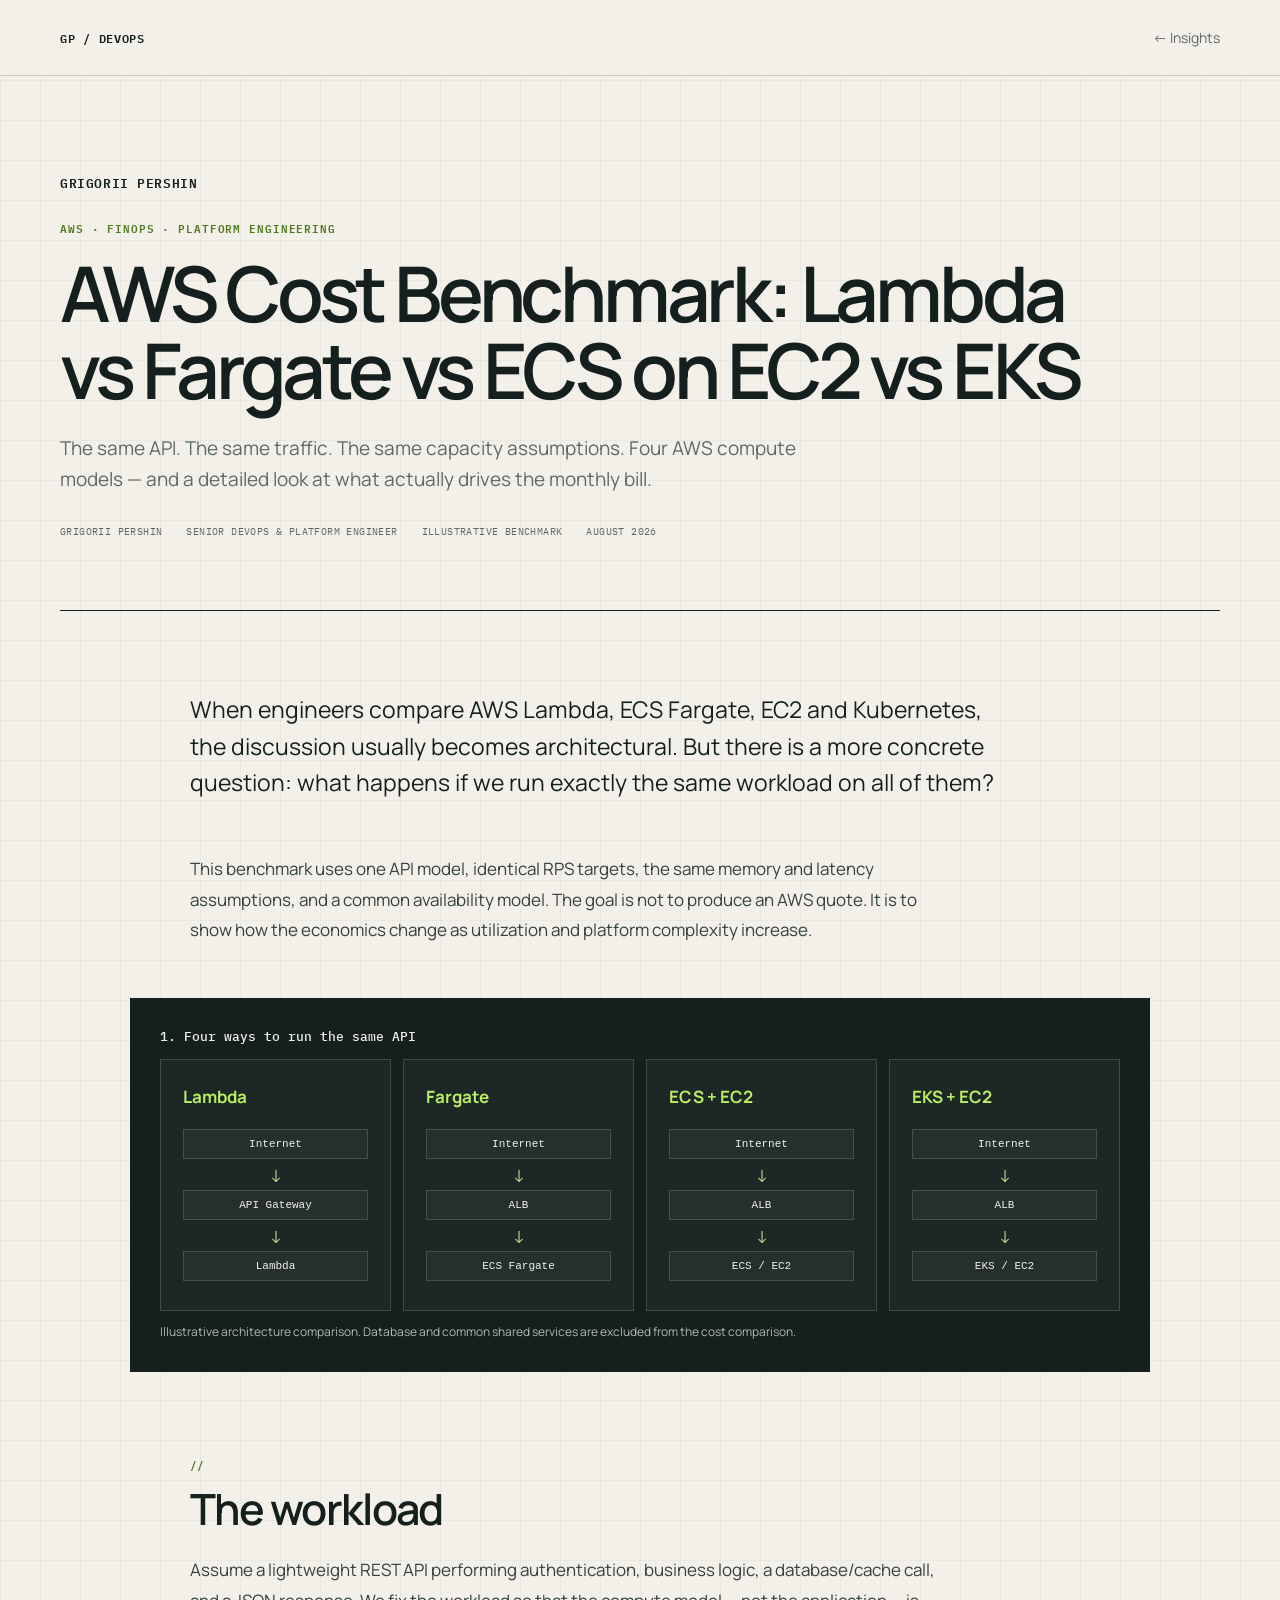
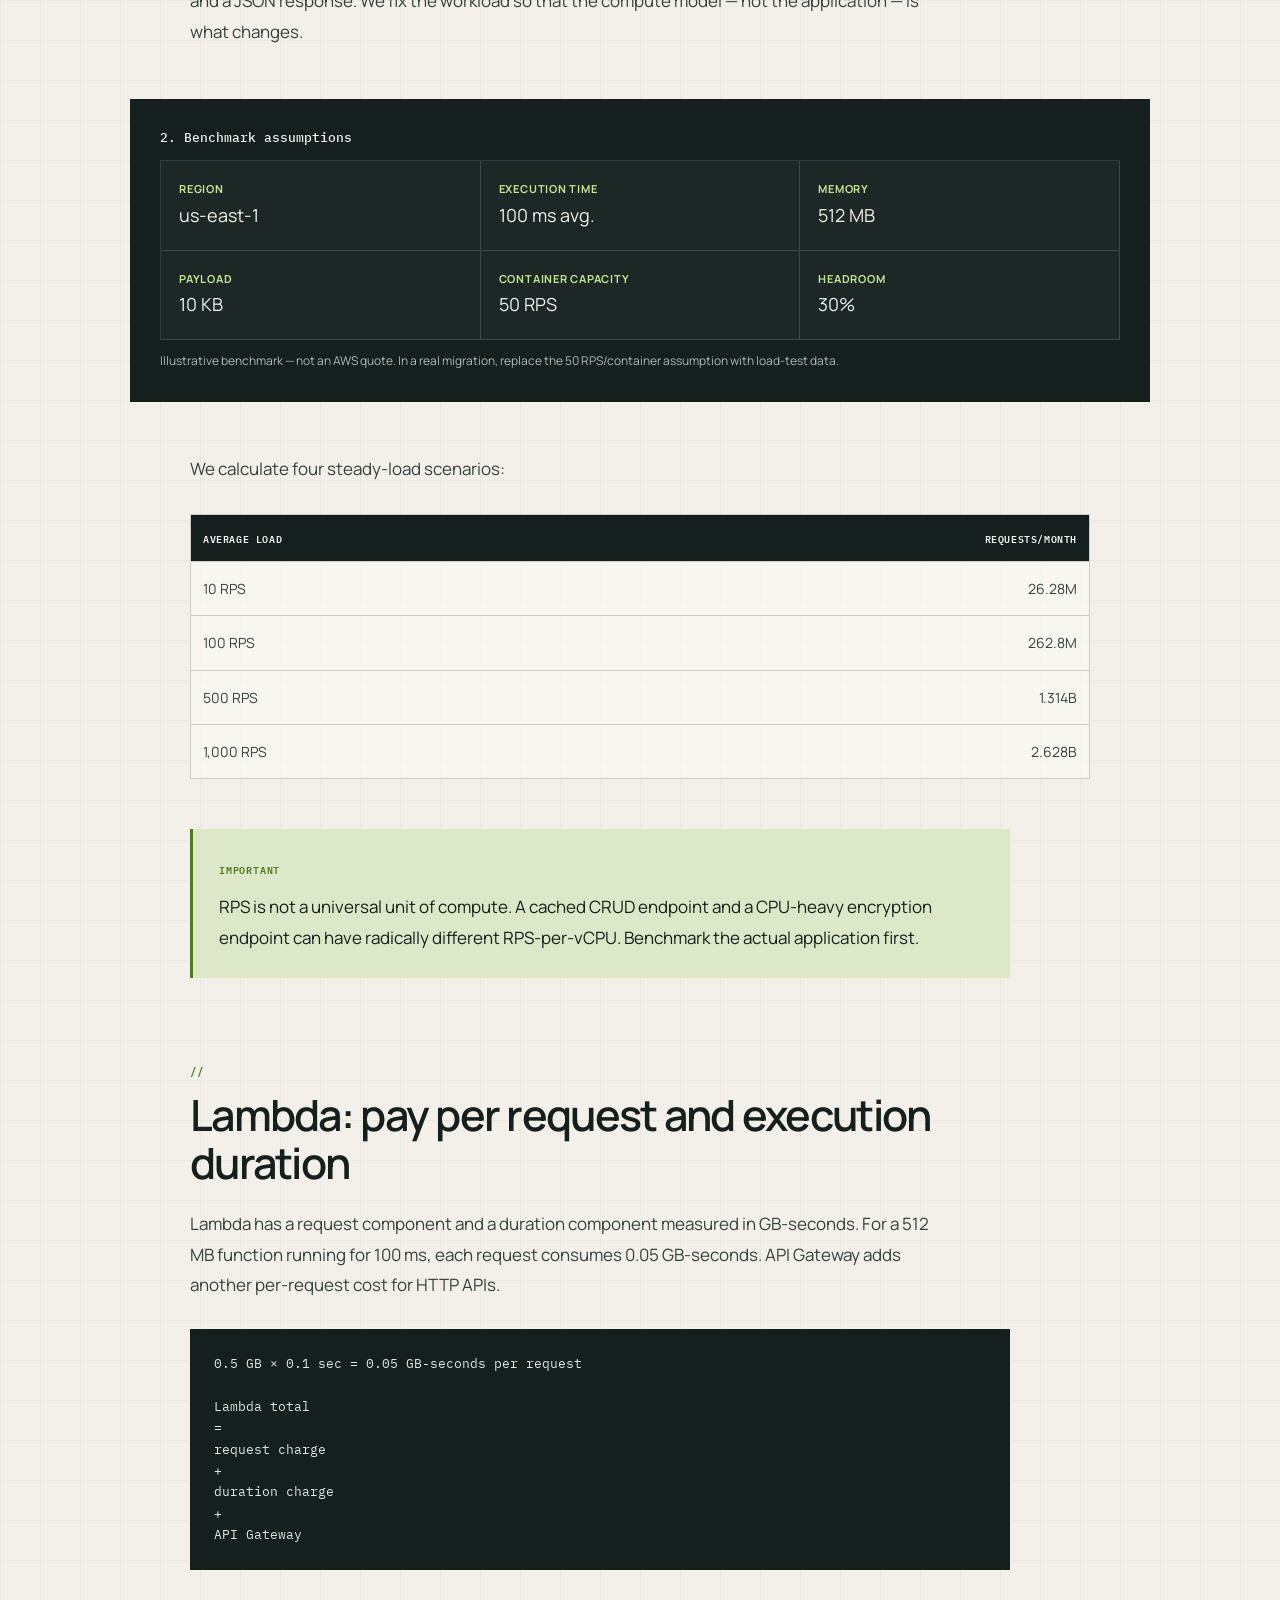
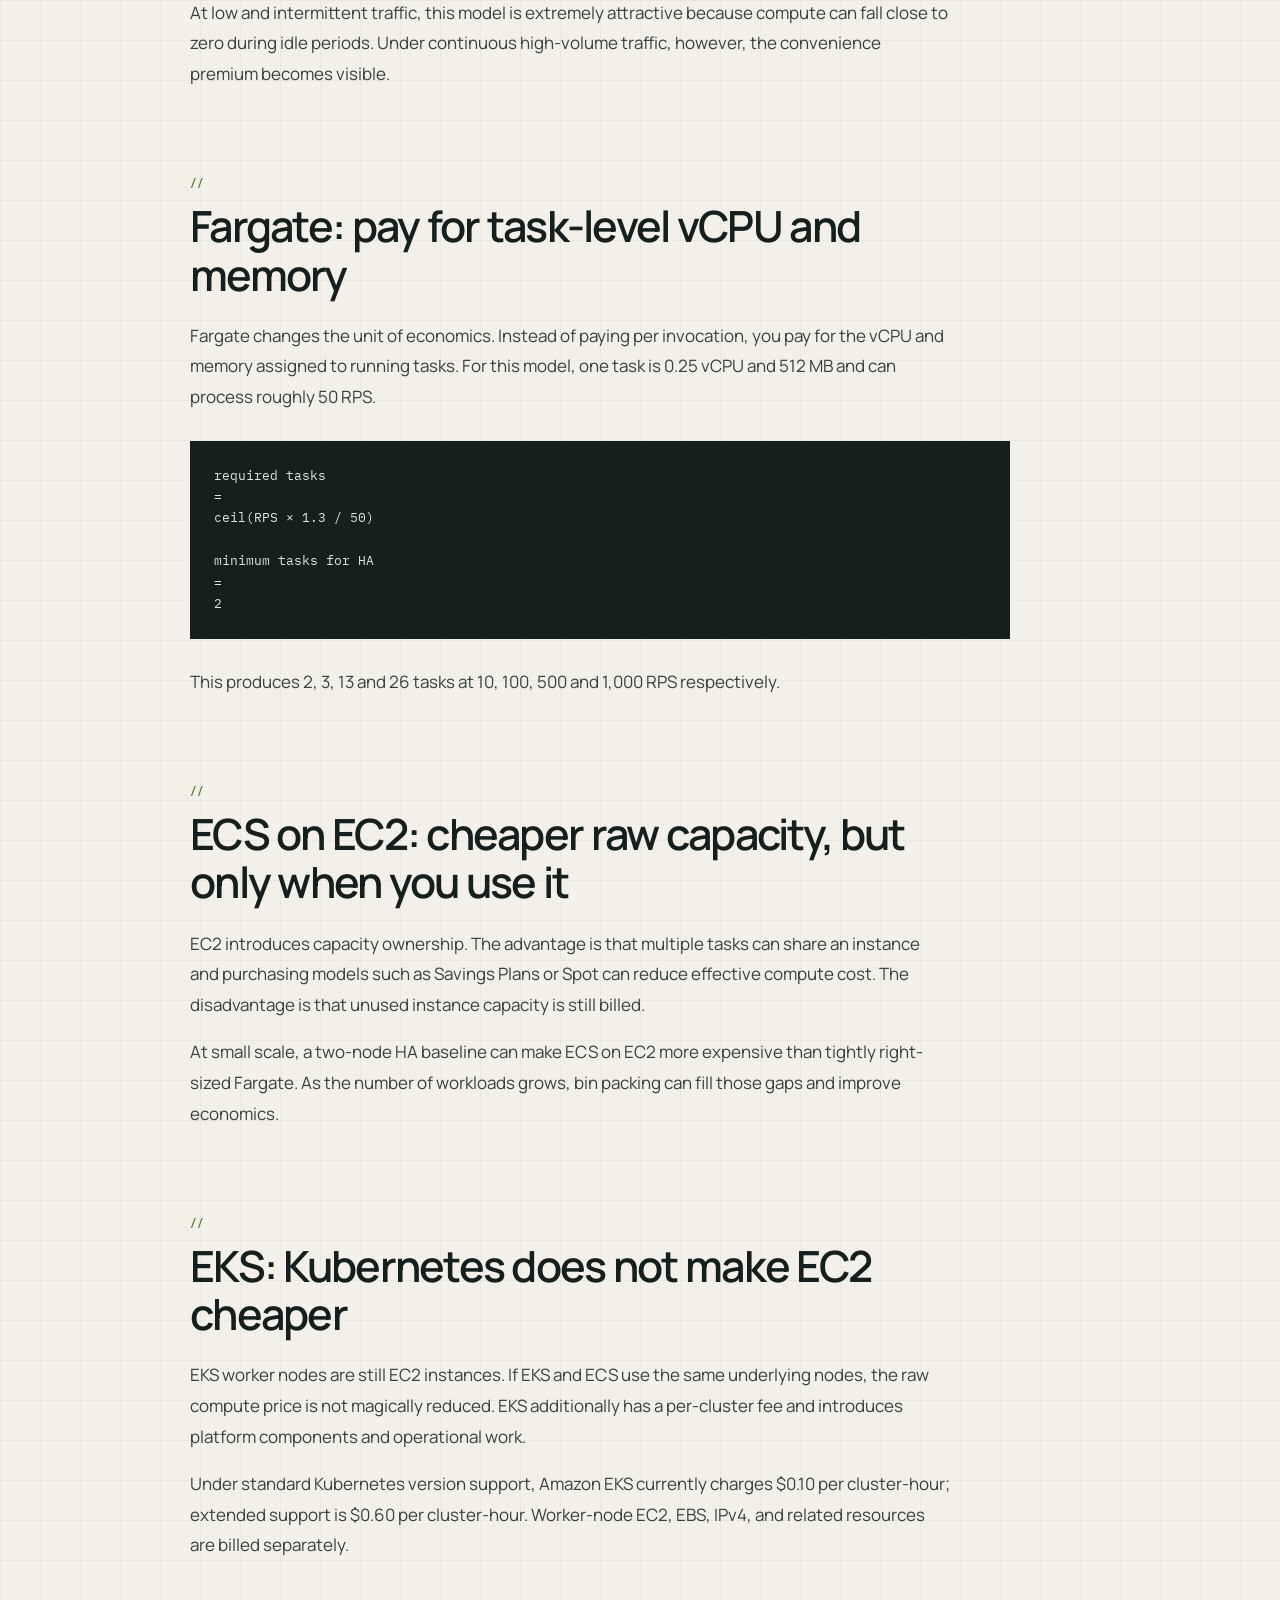
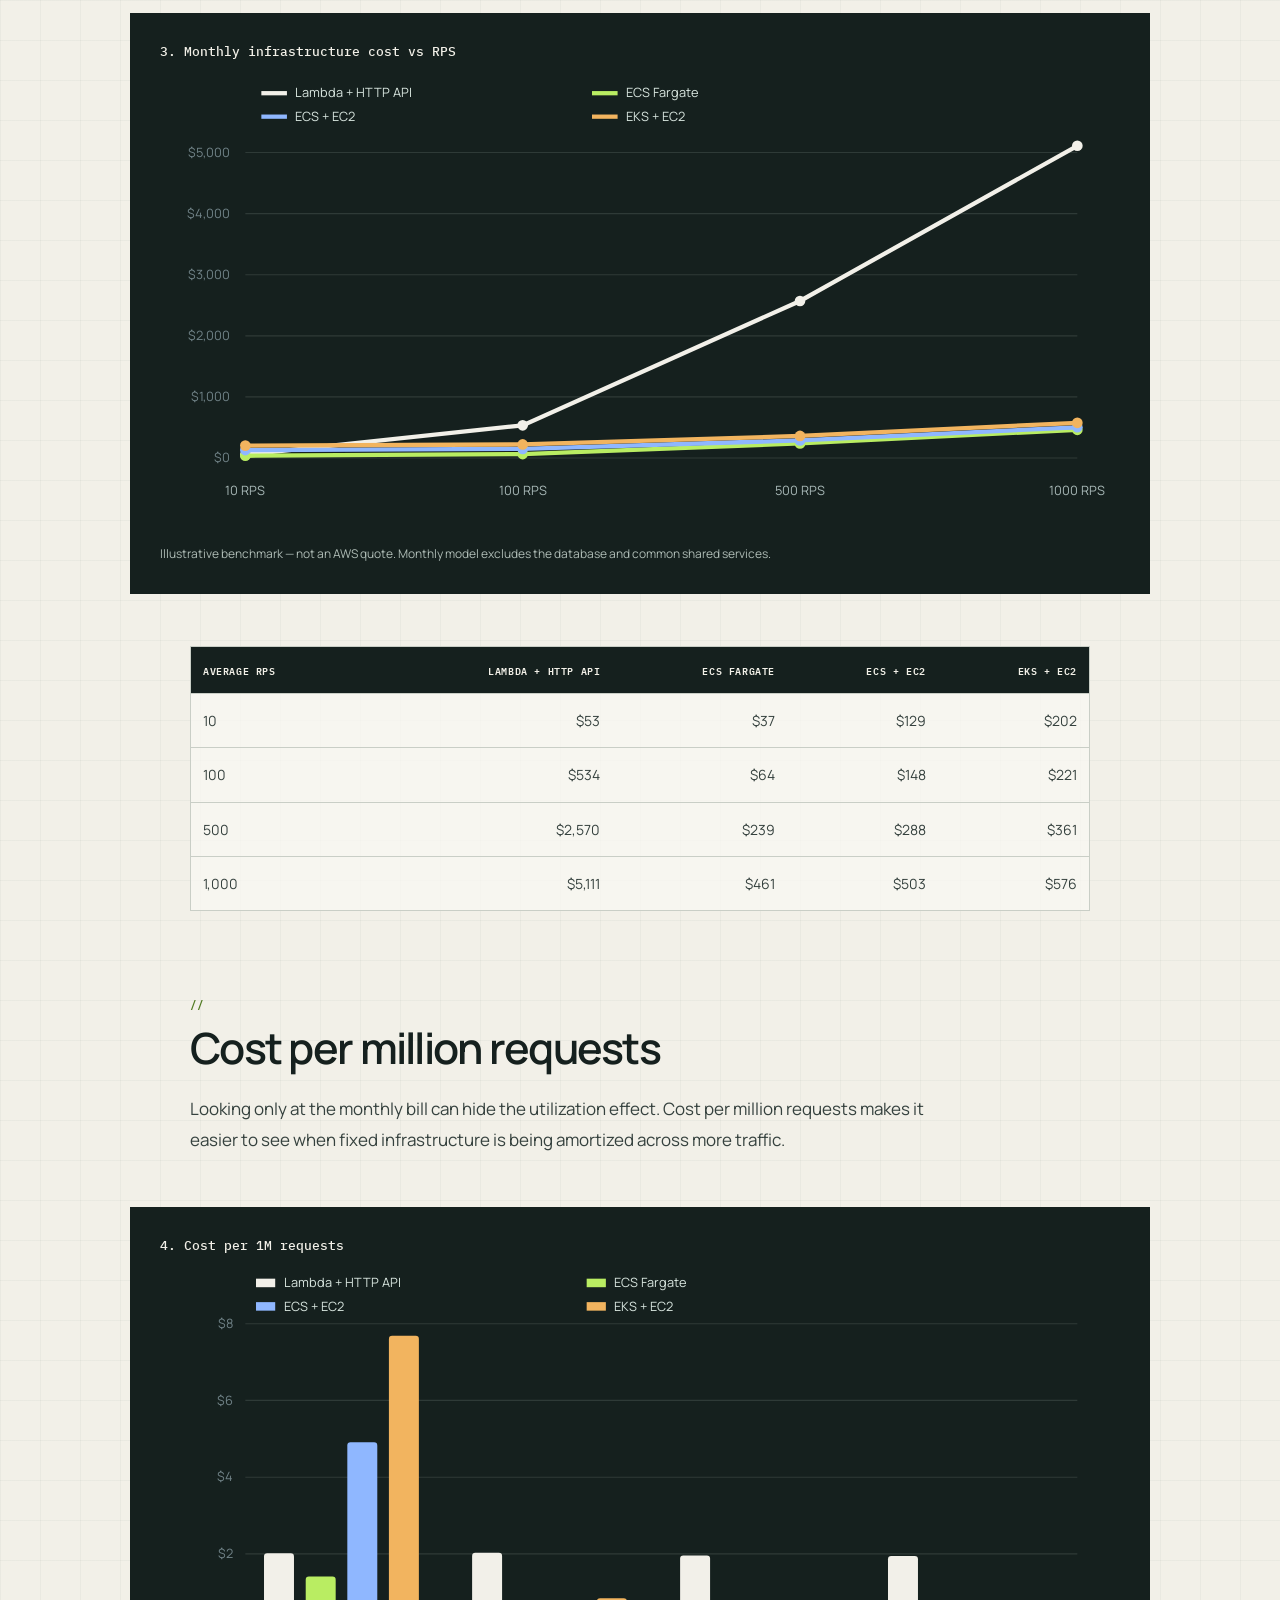
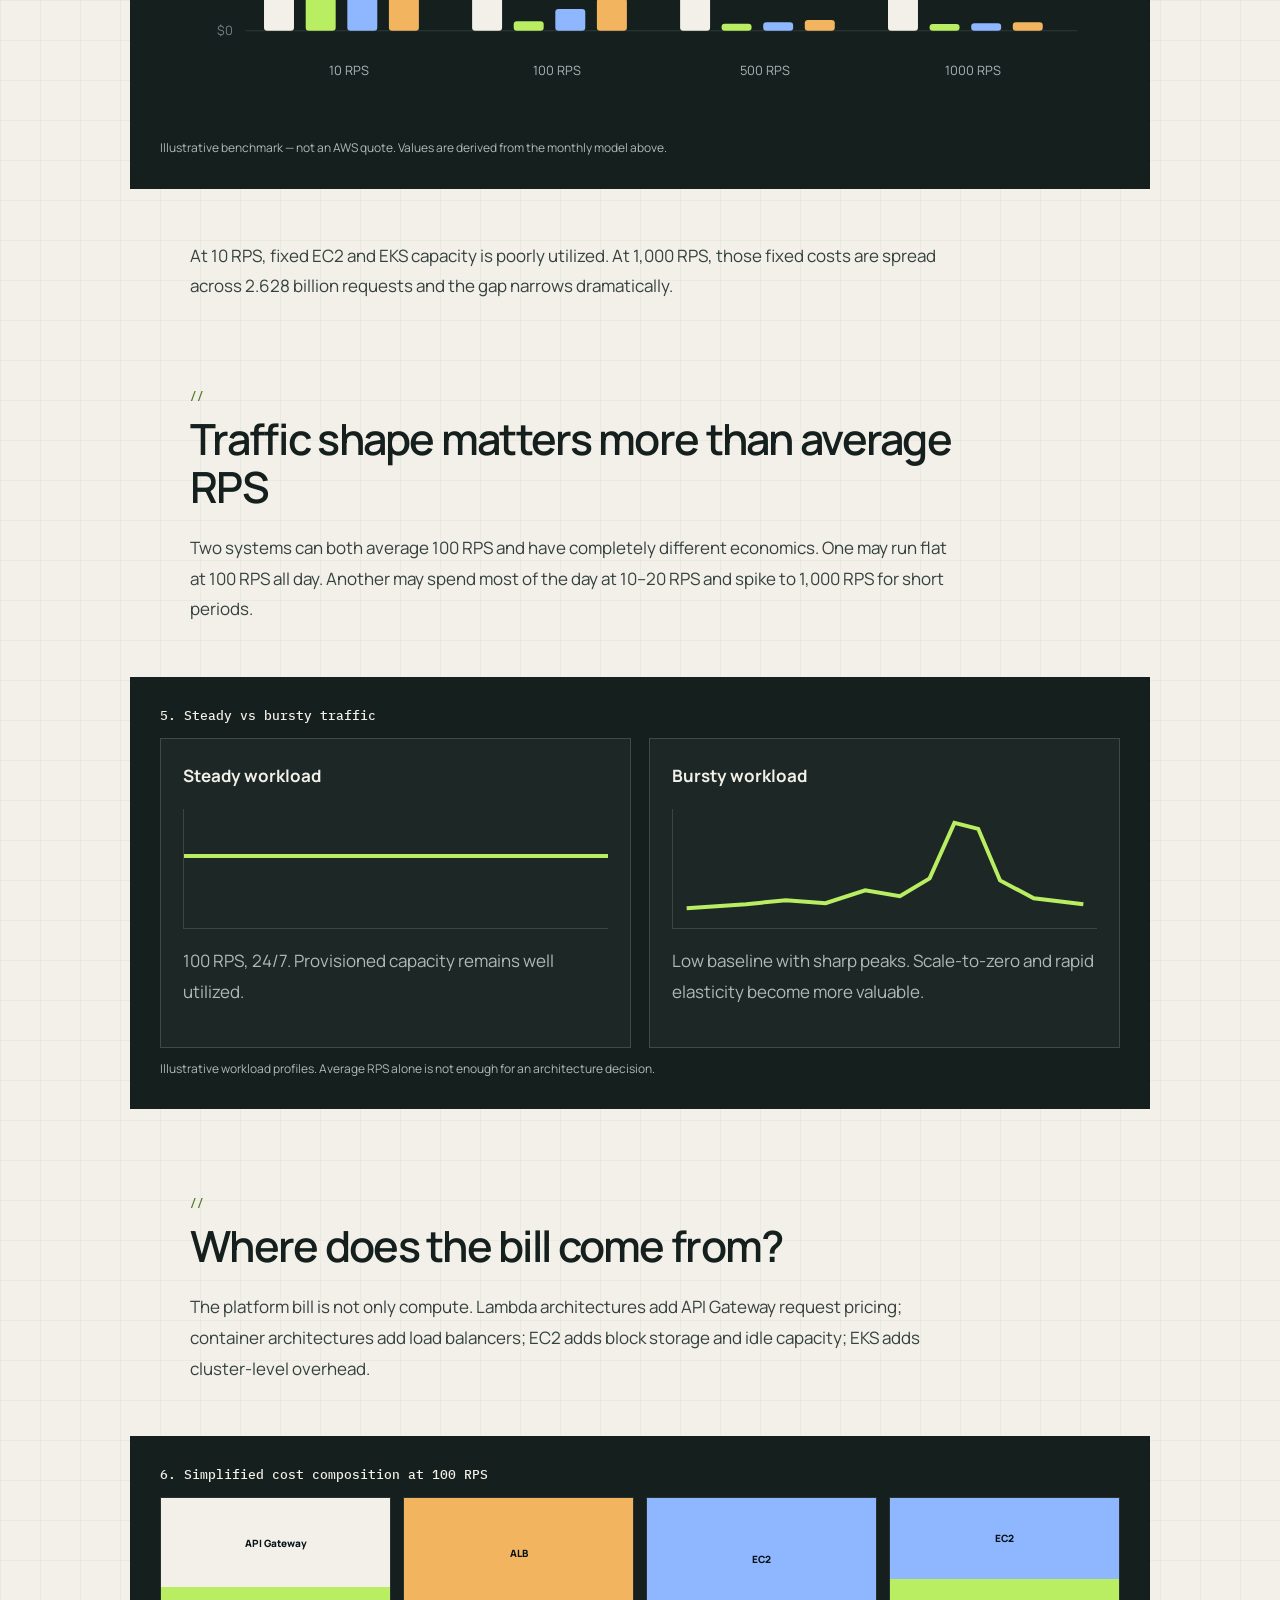
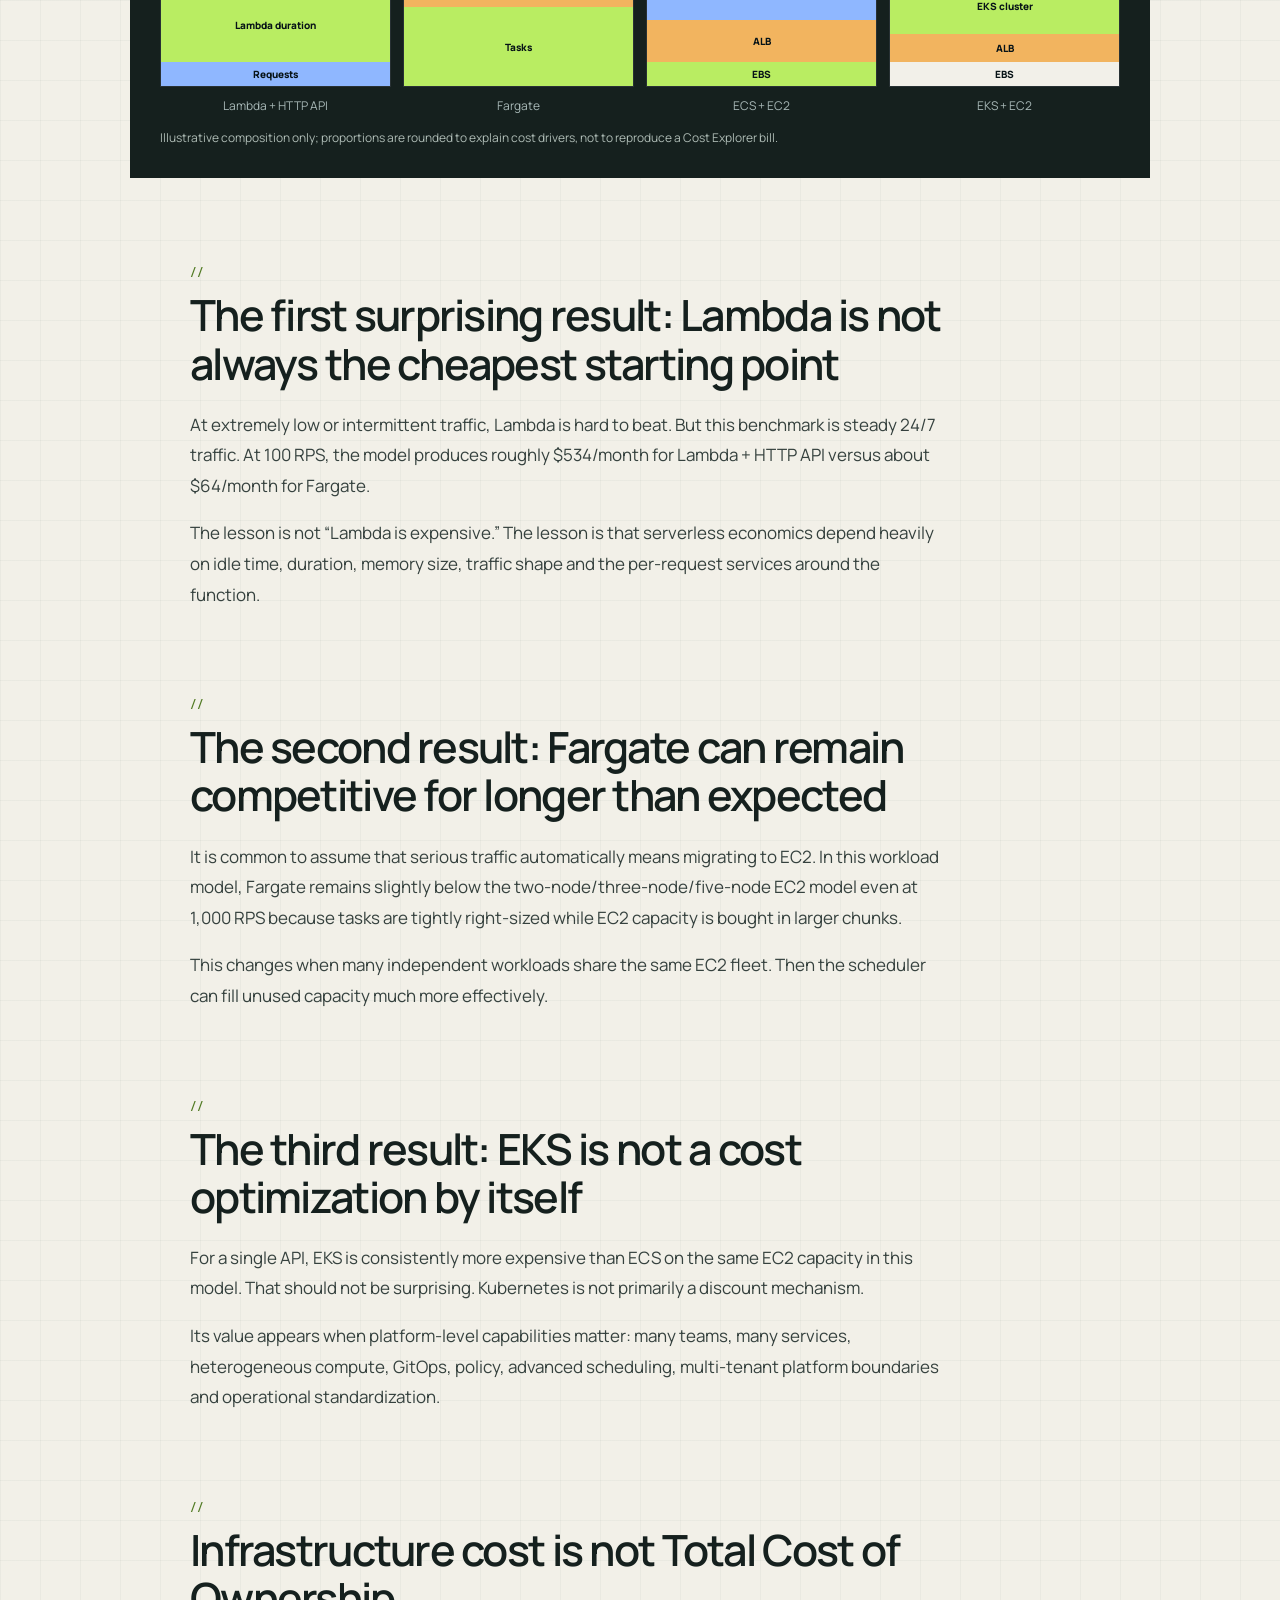
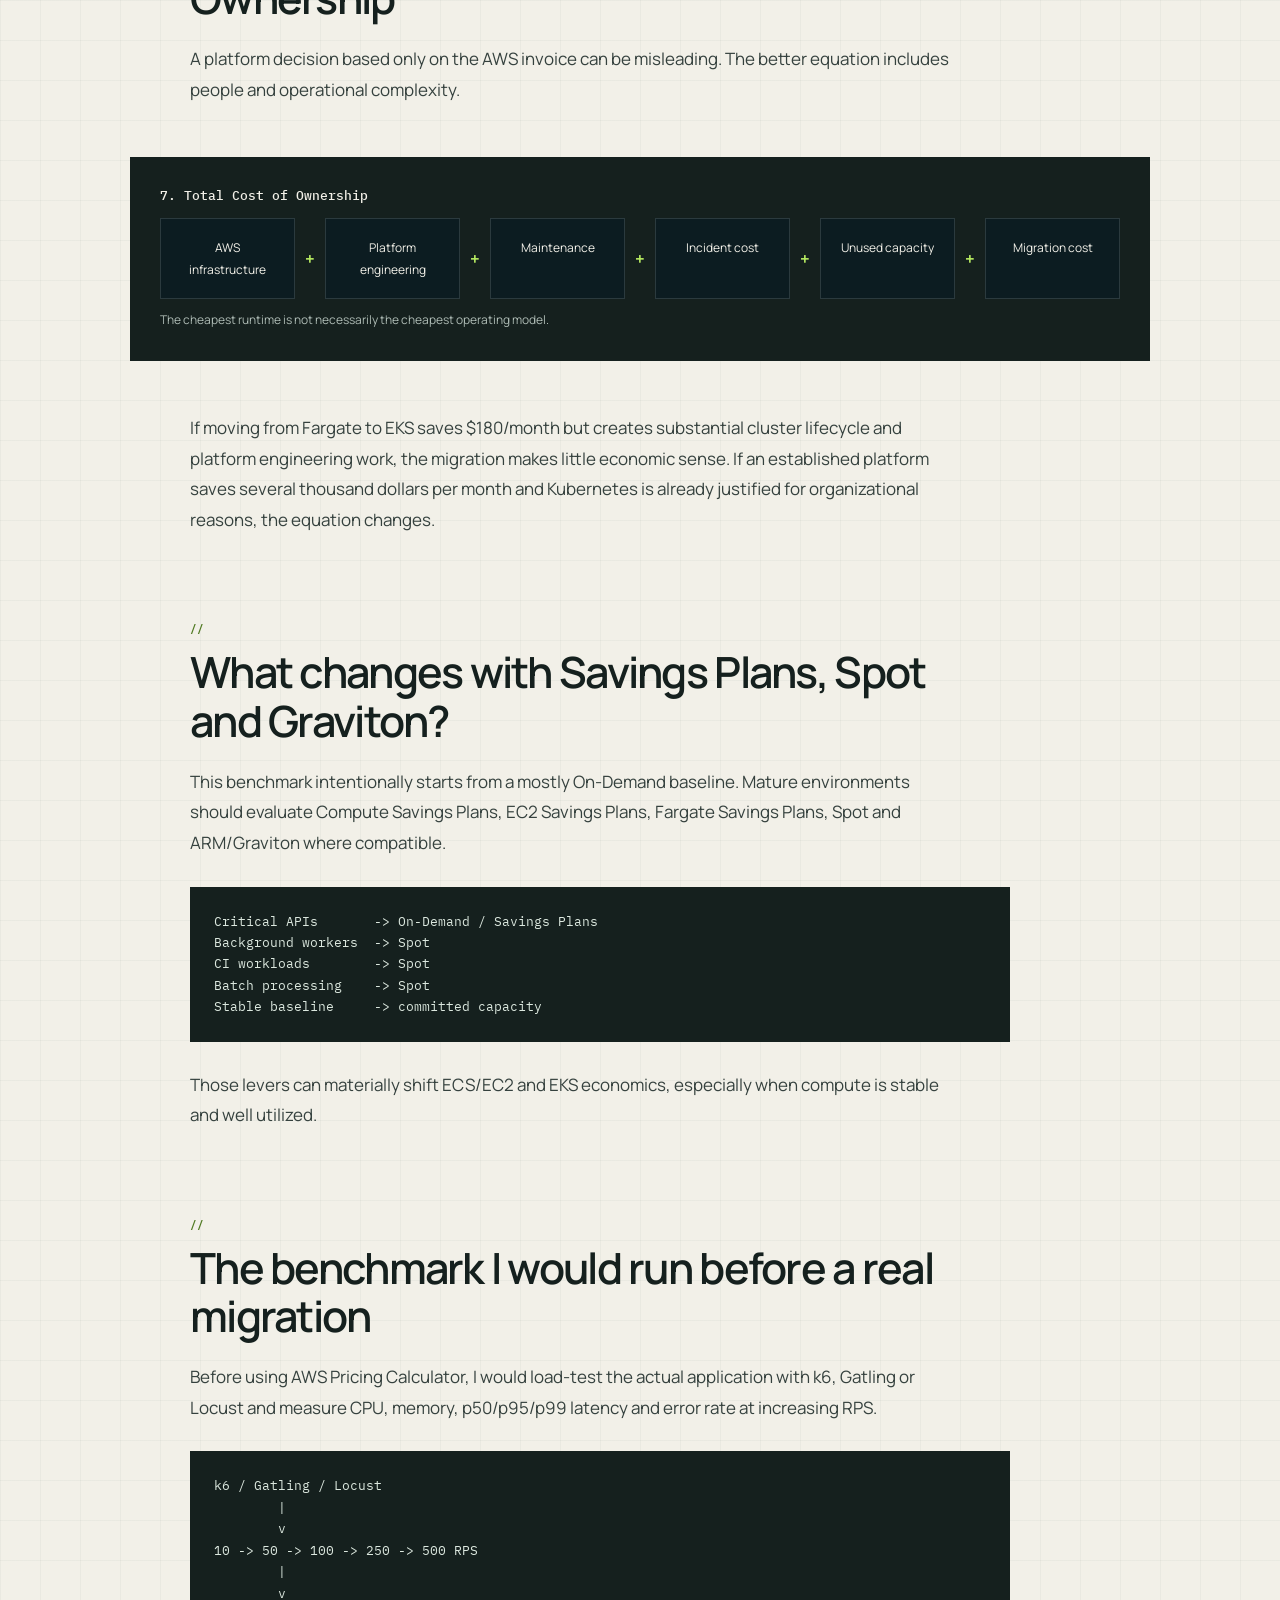
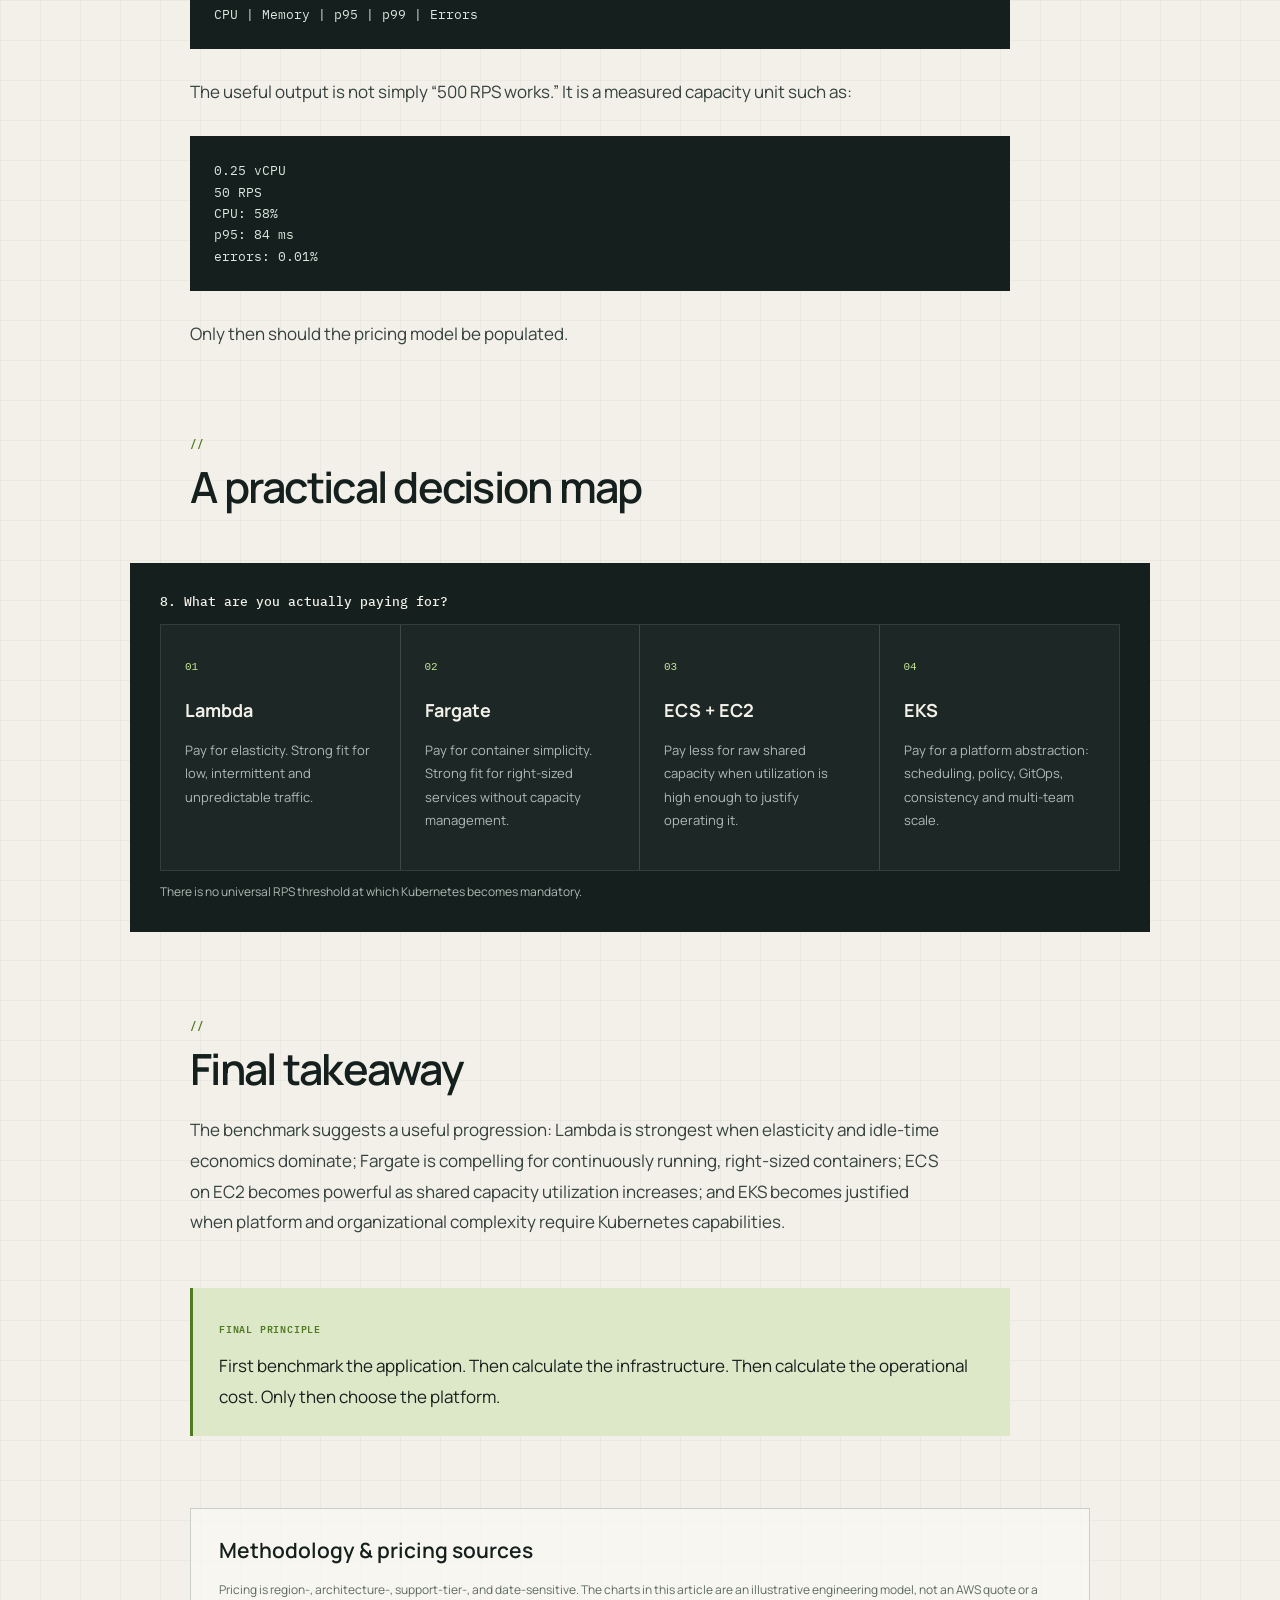
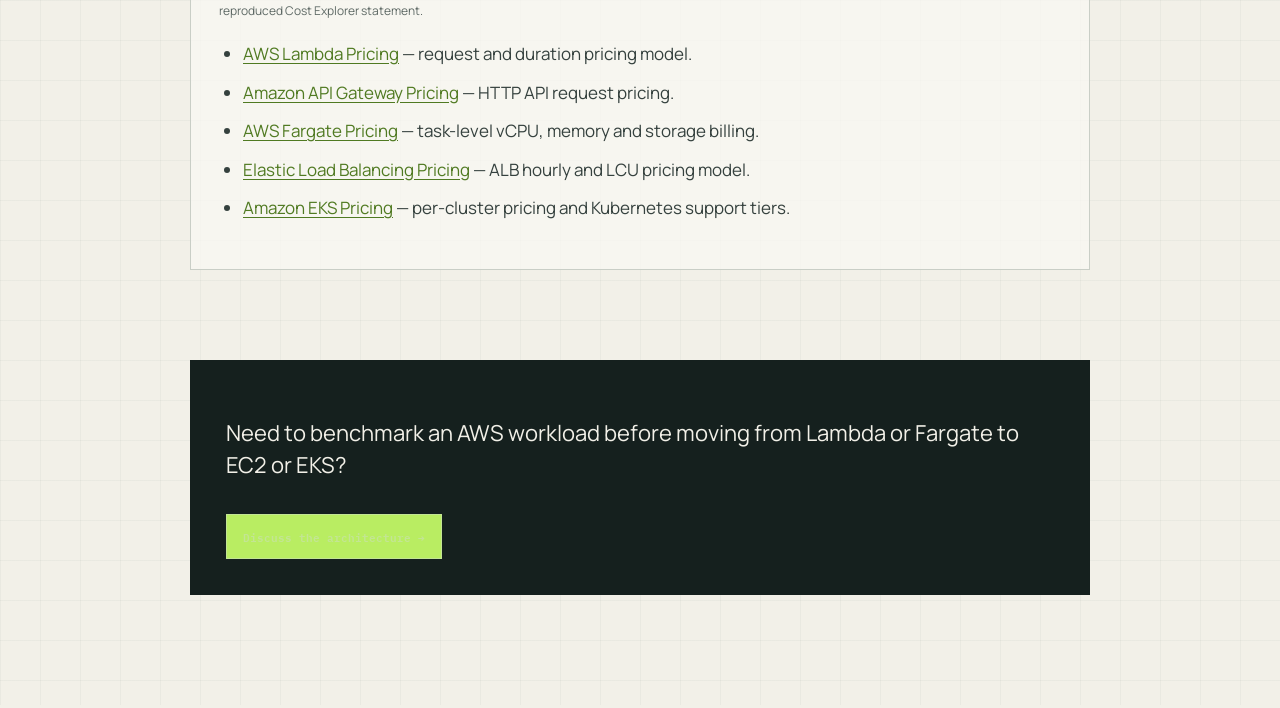
==== commit 0d09a788: "Redesign portfolio and articles" ====
--- a/aws-cost-benchmark-lambda-fargate-ec2-eks.html
+++ b/aws-cost-benchmark-lambda-fargate-ec2-eks.html
@@ -34,6 +34,7 @@
 @media(max-width:800px){.grid4,.composition,.decision{grid-template-columns:1fr 1fr}.assumptions{grid-template-columns:1fr 1fr}.traffic{grid-template-columns:1fr}}
 @media(max-width:520px){.grid4,.composition,.decision,.assumptions{grid-template-columns:1fr}.step{border-right:0;border-bottom:1px solid var(--line)}}
 </style>
+<link rel="stylesheet" href="site-v2.css">
 </head>
 <body>
 <nav><a class="brand" href="index.html">GP / DEVOPS</a><a class="back" href="index.html#insights">← Insights</a></nav>
--- a/site-v2.css
+++ b/site-v2.css
@@ -0,0 +1,551 @@
+@import url('https://fonts.googleapis.com/css2?family=IBM+Plex+Mono:wght@400;500;600&family=Manrope:wght@400;500;600;700&display=swap');
+
+:root {
+  --v2-paper: #f2f0e8;
+  --v2-paper-deep: #e8e5da;
+  --v2-white: #faf9f4;
+  --v2-ink: #15201e;
+  --v2-muted: #5e6965;
+  --v2-line: #c9cec6;
+  --v2-signal: #507a22;
+  --v2-signal-soft: #dce8c8;
+  --v2-dark: #15201e;
+  --v2-dark-muted: #aebbb5;
+  --v2-max: 1160px;
+}
+
+* { box-sizing: border-box; }
+html { scroll-behavior: smooth; }
+body {
+  margin: 0;
+  background:
+    linear-gradient(rgba(21, 32, 30, .035) 1px, transparent 1px),
+    linear-gradient(90deg, rgba(21, 32, 30, .035) 1px, transparent 1px),
+    var(--v2-paper);
+  background-size: 40px 40px;
+  color: var(--v2-ink);
+  font-family: "Manrope", sans-serif;
+}
+a { color: inherit; }
+
+/* Shared navigation */
+body > nav,
+.site-header {
+  position: sticky;
+  top: 0;
+  z-index: 20;
+  width: 100%;
+  max-width: none;
+  min-height: 66px;
+  margin: 0;
+  padding: 0 max(24px, calc((100vw - var(--v2-max)) / 2));
+  display: flex;
+  align-items: center;
+  justify-content: space-between;
+  border-bottom: 1px solid var(--v2-line);
+  background: rgba(242, 240, 232, .92);
+  backdrop-filter: blur(16px);
+}
+.brand {
+  color: var(--v2-ink);
+  font: 600 12px "IBM Plex Mono", monospace;
+  letter-spacing: .06em;
+}
+.brand span { color: var(--v2-signal); }
+.site-header nav { display: flex; align-items: center; gap: 28px; font-size: 13px; }
+.site-header nav a:not(.nav-cta),
+.back { color: var(--v2-muted); }
+.site-header nav a:hover,
+.back:hover { color: var(--v2-ink); }
+.nav-cta {
+  padding: 9px 14px;
+  border: 1px solid var(--v2-ink);
+  color: var(--v2-ink);
+}
+
+/* Homepage */
+.site-header + main { display: flex; flex-direction: column; }
+.site-header + main > .hero {
+  order: 0;
+  position: relative;
+  width: min(calc(100% - 48px), var(--v2-max));
+  min-height: 650px;
+  margin: 0 auto;
+  padding: 126px 0 76px;
+  display: grid;
+  grid-template-columns: minmax(0, 1.45fr) minmax(290px, .55fr);
+  gap: 9vw;
+  align-items: end;
+  background: none;
+}
+.site-header + main > .hero::before {
+  content: "Grigorii Pershin";
+  position: absolute;
+  top: 76px;
+  left: 0;
+  color: var(--v2-ink);
+  font: 600 14px "IBM Plex Mono", monospace;
+  letter-spacing: .045em;
+  text-transform: uppercase;
+}
+.eyebrow {
+  color: var(--v2-signal);
+  font: 600 11px "IBM Plex Mono", monospace;
+  letter-spacing: .08em;
+}
+.eyebrow i { width: 22px; background: var(--v2-signal); }
+.site-header + main > .hero h1 {
+  max-width: 760px;
+  margin: 22px 0 0;
+  color: var(--v2-ink);
+  font-size: clamp(52px, 6vw, 82px);
+  line-height: .98;
+  letter-spacing: -.06em;
+  font-weight: 600;
+}
+.site-header + main > .hero h1 em { color: var(--v2-signal); }
+.hero-text {
+  max-width: 680px;
+  margin-top: 30px;
+  color: var(--v2-muted);
+  font-size: 17px;
+  line-height: 1.72;
+}
+.actions,
+.contact-links { gap: 10px; margin-top: 30px; }
+.button {
+  min-height: 46px;
+  padding: 0 18px;
+  border: 1px solid var(--v2-ink);
+  color: var(--v2-ink);
+  background: transparent;
+  font-size: 12px;
+  transition: transform .2s, background .2s;
+}
+.button.primary {
+  border-color: var(--v2-ink);
+  background: var(--v2-ink);
+  color: var(--v2-paper);
+}
+.button.secondary { background: transparent; }
+.button:hover { transform: translateY(-2px); }
+.hero-panel {
+  border: 0;
+  border-top: 1px solid var(--v2-ink);
+  background: transparent;
+  box-shadow: none;
+}
+.terminal-bar {
+  min-height: 42px;
+  padding: 13px 0;
+  border-bottom: 1px solid var(--v2-line);
+}
+.terminal-bar span { display: none; }
+.terminal-bar b {
+  margin: 0;
+  color: var(--v2-muted);
+  font: 500 10px "IBM Plex Mono", monospace;
+  text-transform: uppercase;
+  letter-spacing: .06em;
+}
+.terminal-body { padding: 0; }
+.terminal-body p {
+  grid-template-columns: 90px 1fr;
+  gap: 16px;
+  padding: 15px 0;
+  border-bottom: 1px solid var(--v2-line);
+  color: var(--v2-ink);
+  font: 11px "IBM Plex Mono", monospace;
+}
+.terminal-body p:last-child { border-bottom: 1px solid var(--v2-line); }
+.terminal-body i { color: var(--v2-muted); text-transform: uppercase; font-size: 9px; }
+.online { color: var(--v2-signal); font-weight: 600; }
+
+.metrics {
+  order: 1;
+  width: min(100%, var(--v2-max));
+  margin: 0 auto;
+  grid-template-columns: repeat(4, 1fr);
+  border-color: var(--v2-ink);
+  background: rgba(242, 240, 232, .76);
+}
+.metrics div { padding: 25px 24px; border-color: var(--v2-line); }
+.metrics div:first-child { padding-left: 0; }
+.metrics div:last-child { padding-right: 0; }
+.metrics strong {
+  color: var(--v2-ink);
+  font: 600 30px "Manrope", sans-serif;
+  letter-spacing: -.04em;
+}
+.metrics span { color: var(--v2-muted); font: 10px "IBM Plex Mono", monospace; }
+
+.section,
+.contact {
+  width: 100%;
+  padding: 105px max(24px, calc((100vw - var(--v2-max)) / 2));
+}
+.section-heading { max-width: none; margin-bottom: 52px; }
+.section-heading h2,
+.contact h2 {
+  margin: 16px 0;
+  color: inherit;
+  font-size: clamp(36px, 4.5vw, 58px);
+  line-height: 1;
+  letter-spacing: -.05em;
+  font-weight: 600;
+}
+.section-heading > p:last-child,
+.split > p { color: var(--v2-muted); line-height: 1.72; }
+.split { grid-template-columns: .8fr 1.2fr; gap: 8vw; }
+.split > p { max-width: 610px; justify-self: end; }
+
+.insights { order: 2; background: transparent; color: var(--v2-ink); }
+.work { order: 3; background: var(--v2-dark); color: var(--v2-paper); }
+.site-header + main > .section:not(.work):not(.insights):not(.stack-section) { order: 4; }
+.stack-section { order: 5; }
+.contact { order: 6; }
+
+.insights-list { gap: 0; border-top: 1px solid var(--v2-ink); }
+.article-card {
+  grid-template-columns: 1fr 110px;
+  gap: 32px;
+  padding: 32px 0;
+  border: 0;
+  border-bottom: 1px solid var(--v2-line);
+  background: transparent;
+  transition: padding .2s, background .2s;
+}
+.article-card:hover { padding-left: 14px; background: rgba(255, 255, 255, .3); }
+.article-card h3 {
+  max-width: 850px;
+  margin: 10px 0 12px;
+  font-size: clamp(27px, 3.2vw, 42px);
+  line-height: 1.12;
+  letter-spacing: -.04em;
+  font-weight: 600;
+}
+.article-card p:not(.project-type) { color: var(--v2-muted); font-size: 14px; }
+.article-card > span,
+.project-type { color: var(--v2-signal); font: 10px "IBM Plex Mono", monospace; }
+
+.work .eyebrow,
+.work .project-type { color: #c3e594; }
+.work .eyebrow i { background: #c3e594; }
+.work .section-heading > p:last-child,
+.work .split > p,
+.work .project-main > p:not(.project-type) { color: var(--v2-dark-muted); }
+.project-list { border-color: rgba(242, 240, 232, .35); }
+.project {
+  grid-template-columns: 54px 1fr 180px;
+  gap: 28px;
+  padding: 36px 0;
+  border-color: rgba(242, 240, 232, .16);
+}
+.project-index { color: #82918b; }
+.project h3 { color: var(--v2-paper); font-size: 27px; font-weight: 600; }
+.project-stack { color: #82918b; }
+.project > a,
+.project-status { color: #c3e594; }
+
+.service-grid {
+  grid-template-columns: repeat(3, 1fr);
+  border-color: var(--v2-ink);
+}
+.service-card {
+  min-height: 230px;
+  padding: 28px;
+  border-color: var(--v2-line);
+  background: transparent;
+}
+.service-card:hover { background: rgba(255, 255, 255, .32); }
+.service-card > span { color: var(--v2-signal); font: 10px "IBM Plex Mono", monospace; }
+.service-card h3 { margin: 40px 0 12px; font-size: 20px; font-weight: 600; }
+.service-card p { color: var(--v2-muted); }
+
+.stack-section { grid-template-columns: .65fr 1.35fr; gap: 8vw; }
+.stack-list { border-color: var(--v2-ink); }
+.stack-list div { grid-template-columns: 120px 1fr; padding: 16px 0; border-color: var(--v2-line); }
+.stack-list strong { color: var(--v2-signal); font: 10px "IBM Plex Mono", monospace; }
+.stack-list span { color: var(--v2-muted); font-size: 13px; }
+
+.contact {
+  text-align: left;
+  border-top: 1px solid var(--v2-ink);
+  background: transparent;
+}
+.contact .eyebrow,
+.contact-links { justify-content: flex-start; }
+.contact > p:not(.eyebrow) { color: var(--v2-muted); }
+.contact h2 { max-width: 830px; }
+body > footer {
+  padding: 26px max(24px, calc((100vw - var(--v2-max)) / 2));
+  border-color: var(--v2-line);
+  color: var(--v2-muted);
+  font: 10px "IBM Plex Mono", monospace;
+}
+/* Articles */
+body > nav + .hero {
+  width: min(calc(100% - 48px), var(--v2-max));
+  max-width: var(--v2-max);
+  min-height: 0;
+  margin: 0 auto;
+  padding: 96px 0 72px;
+  display: block;
+  border: 0;
+  border-bottom: 1px solid var(--v2-ink);
+  background: transparent;
+}
+body > nav + .hero::before {
+  content: "Grigorii Pershin";
+  display: block;
+  margin-bottom: 24px;
+  color: var(--v2-ink);
+  font: 600 13px "IBM Plex Mono", monospace;
+  letter-spacing: .045em;
+  text-transform: uppercase;
+}
+body > nav + .hero h1 {
+  max-width: 1050px;
+  margin: 18px 0 24px;
+  color: var(--v2-ink);
+  font-size: clamp(46px, 6vw, 78px);
+  line-height: 1;
+  letter-spacing: -.055em;
+  font-weight: 600;
+}
+.deck {
+  max-width: 780px;
+  color: var(--v2-muted);
+  font-size: 19px;
+  line-height: 1.65;
+}
+.meta {
+  display: flex;
+  flex-wrap: wrap;
+  gap: 10px 24px;
+  margin-top: 30px;
+  color: var(--v2-muted);
+  font: 10px "IBM Plex Mono", monospace;
+  text-transform: uppercase;
+  letter-spacing: .04em;
+}
+.meta span::before { display: none; }
+
+.content {
+  width: min(calc(100% - 48px), 900px);
+  max-width: 900px;
+  margin: 0 auto;
+  padding: 80px 0 110px;
+  color: var(--v2-ink);
+  font-family: "Manrope", sans-serif;
+  font-size: 17px;
+  line-height: 1.8;
+}
+.content > p,
+.content > ul,
+.content > ol { max-width: 760px; }
+.content .lead {
+  max-width: 820px;
+  margin: 0 0 54px;
+  color: var(--v2-ink);
+  font-size: 23px;
+  line-height: 1.58;
+}
+.content h2 {
+  max-width: 800px;
+  margin: 82px 0 22px;
+  padding-top: 0;
+  border: 0;
+  color: var(--v2-ink);
+  font-size: clamp(30px, 4vw, 43px);
+  line-height: 1.12;
+  letter-spacing: -.04em;
+  font-weight: 600;
+}
+.content h2::before {
+  content: "//";
+  display: block;
+  margin-bottom: 12px;
+  color: var(--v2-signal);
+  font: 600 11px "IBM Plex Mono", monospace;
+  letter-spacing: 0;
+}
+.content h3 {
+  max-width: 760px;
+  margin: 42px 0 14px;
+  color: var(--v2-ink);
+  font-size: 21px;
+  line-height: 1.3;
+  font-weight: 600;
+}
+.content p,
+.content li { color: #35413e; }
+.content strong { color: var(--v2-ink); }
+.content ul,
+.content ol { padding-left: 24px; }
+.content li { margin: 8px 0; }
+.content a { color: var(--v2-signal); text-decoration: underline; text-underline-offset: 3px; }
+
+.callout {
+  max-width: 820px;
+  margin: 50px 0;
+  padding: 24px 26px;
+  border: 0;
+  border-left: 3px solid var(--v2-signal);
+  background: var(--v2-signal-soft);
+  color: var(--v2-ink);
+}
+.callout strong { color: var(--v2-signal); font: 600 10px "IBM Plex Mono", monospace; text-transform: uppercase; }
+.callout p { margin: 9px 0 0; color: var(--v2-ink); }
+
+pre {
+  max-width: 820px;
+  overflow-x: auto;
+  margin: 28px 0;
+  padding: 24px;
+  border: 0;
+  border-radius: 0;
+  background: var(--v2-dark);
+  color: #dce8df;
+  font: 13px/1.65 "IBM Plex Mono", monospace;
+}
+.flow {
+  max-width: 900px;
+  margin: 32px 0;
+  padding: 24px;
+  border: 1px solid var(--v2-line);
+  background: rgba(250, 249, 244, .72);
+}
+.flow span {
+  border: 1px solid var(--v2-line);
+  background: var(--v2-white);
+  color: var(--v2-ink);
+  font: 10px "IBM Plex Mono", monospace;
+}
+.flow b { color: var(--v2-signal); }
+
+.matrix,
+table {
+  width: 100%;
+  margin: 30px 0;
+  border: 1px solid var(--v2-line);
+  background: rgba(250, 249, 244, .72);
+  color: var(--v2-ink);
+}
+.matrix .row { border-color: var(--v2-line); }
+.matrix .row.head,
+thead { background: var(--v2-dark); color: var(--v2-paper); }
+.matrix .row strong,
+.matrix .row span,
+th,
+td { border-color: var(--v2-line); }
+.matrix .row:not(.head) strong { color: var(--v2-signal); }
+th { color: var(--v2-paper); font: 600 10px "IBM Plex Mono", monospace; text-transform: uppercase; }
+td { color: #35413e; }
+
+.figure {
+  width: calc(100% + 120px);
+  margin: 52px -60px;
+  padding: 30px;
+  border: 0;
+  border-radius: 0;
+  background: var(--v2-dark);
+  color: var(--v2-paper);
+}
+.figure h3 { margin-top: 0; color: var(--v2-paper); font: 500 13px "IBM Plex Mono", monospace; }
+.figure p,
+.figure .caption { color: var(--v2-dark-muted); }
+.figure .node,
+.figure .arch,
+.figure .traffic-card,
+.figure .step,
+.figure .assumptions div {
+  border-color: rgba(242, 240, 232, .16);
+  background: rgba(255, 255, 255, .035);
+  color: var(--v2-paper);
+}
+.figure .node { color: var(--v2-paper); }
+.figure .arrow,
+.figure .num,
+.figure .assumptions strong { color: #c3e594; }
+.figure table { background: transparent; }
+.sources {
+  margin-top: 72px;
+  padding: 28px;
+  border: 1px solid var(--v2-line);
+  background: rgba(250, 249, 244, .72);
+}
+.sources h3 { margin-top: 0; }
+.sources .note { color: var(--v2-muted); }
+
+.cta {
+  max-width: 900px;
+  margin: 90px 0 0;
+  padding: 36px;
+  border: 0;
+  background: var(--v2-dark);
+  color: var(--v2-paper);
+}
+.cta p { color: var(--v2-paper); font-size: 22px; line-height: 1.45; }
+.cta .btn {
+  display: inline-flex;
+  margin-top: 10px;
+  padding: 12px 16px;
+  border: 1px solid #c3e594;
+  color: #c3e594;
+  font: 600 11px "IBM Plex Mono", monospace;
+  text-decoration: none;
+}
+
+@media (max-width: 900px) {
+  .site-header + main > .hero { grid-template-columns: 1fr; gap: 54px; }
+  .hero-panel { max-width: 620px; }
+  .split,
+  .stack-section { grid-template-columns: 1fr; gap: 28px; }
+  .split > p { justify-self: start; }
+  .figure { width: 100%; margin-left: 0; margin-right: 0; }
+}
+
+@media (max-width: 700px) {
+  body > nav,
+  .site-header { min-height: 62px; padding: 0 16px; }
+  .site-header nav a:not(.nav-cta) { display: none; }
+  .site-header + main > .hero,
+  body > nav + .hero { width: calc(100% - 32px); }
+  .site-header + main > .hero { padding: 116px 0 64px; }
+  .site-header + main > .hero::before { top: 66px; }
+  .site-header + main > .hero h1 { font-size: clamp(46px, 14vw, 66px); }
+  .metrics { grid-template-columns: repeat(2, 1fr); width: calc(100% - 32px); }
+  .metrics div:first-child { padding-left: 16px; }
+  .metrics div:nth-child(3) { border-top: 1px solid var(--v2-line); }
+  .metrics div:nth-child(4) { border-top: 1px solid var(--v2-line); }
+  .section,
+  .contact { padding: 78px 16px; }
+  .article-card { grid-template-columns: 1fr; gap: 10px; }
+  .article-card > span { margin-top: 8px; }
+  .service-grid { grid-template-columns: 1fr; }
+  .project { grid-template-columns: 38px 1fr; }
+  .project > a,
+  .project-status { grid-column: 2; padding-top: 0; }
+  .stack-list div { grid-template-columns: 95px 1fr; gap: 14px; }
+  body > nav + .hero { padding: 72px 0 54px; }
+  body > nav + .hero h1 { font-size: clamp(40px, 12vw, 58px); }
+  .content { width: calc(100% - 32px); padding: 60px 0 84px; font-size: 16px; }
+  .content .lead { font-size: 20px; }
+  .content h2 { margin-top: 64px; }
+  .flow { align-items: stretch; }
+  .flow span { width: 100%; }
+  .matrix { overflow-x: auto; }
+  .matrix .row { min-width: 720px; }
+  .figure { padding: 20px 16px; overflow-x: auto; }
+  .figure svg { min-width: 720px; }
+  .grid4,
+  .traffic,
+  .decision { grid-template-columns: 1fr; }
+  body > footer { padding: 24px 16px; flex-direction: column; }
+}
+
+@media (prefers-reduced-motion: reduce) {
+  html { scroll-behavior: auto; }
+  *, *::before, *::after { transition-duration: .01ms !important; }
+}
